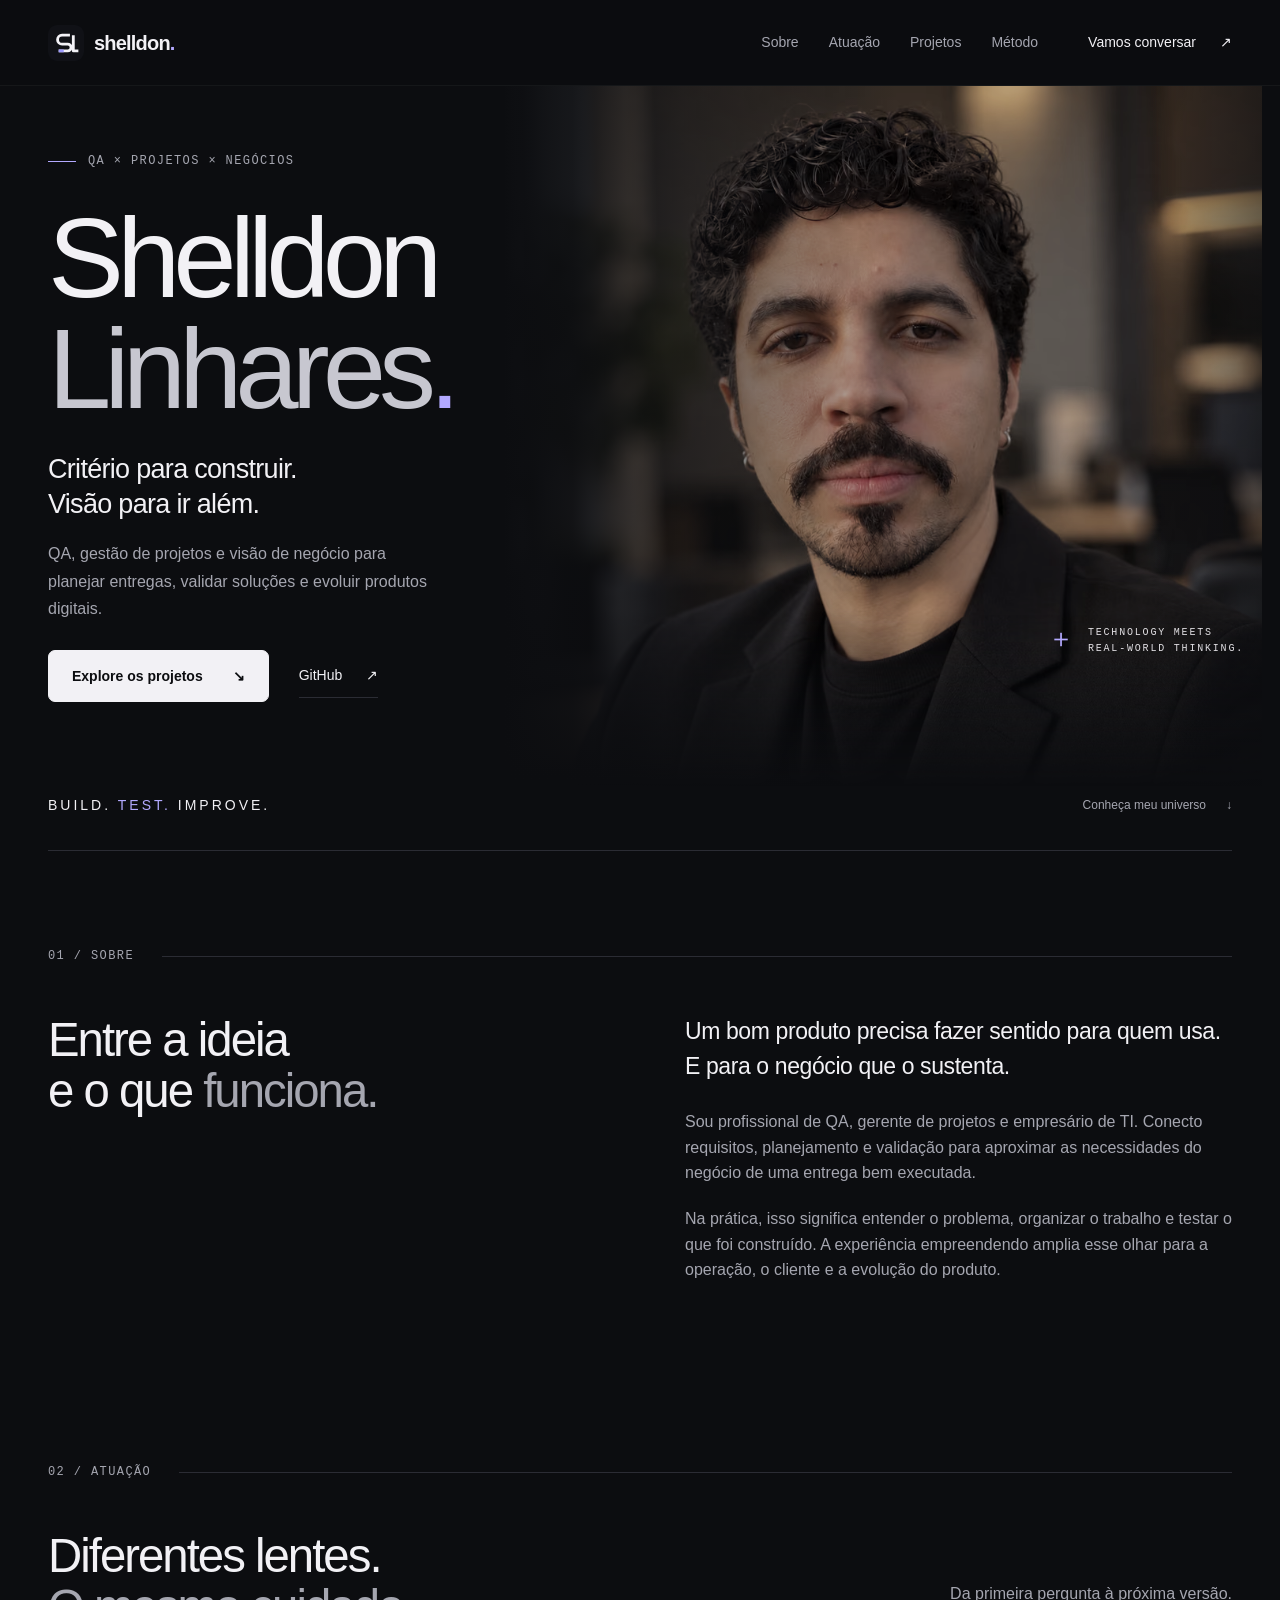
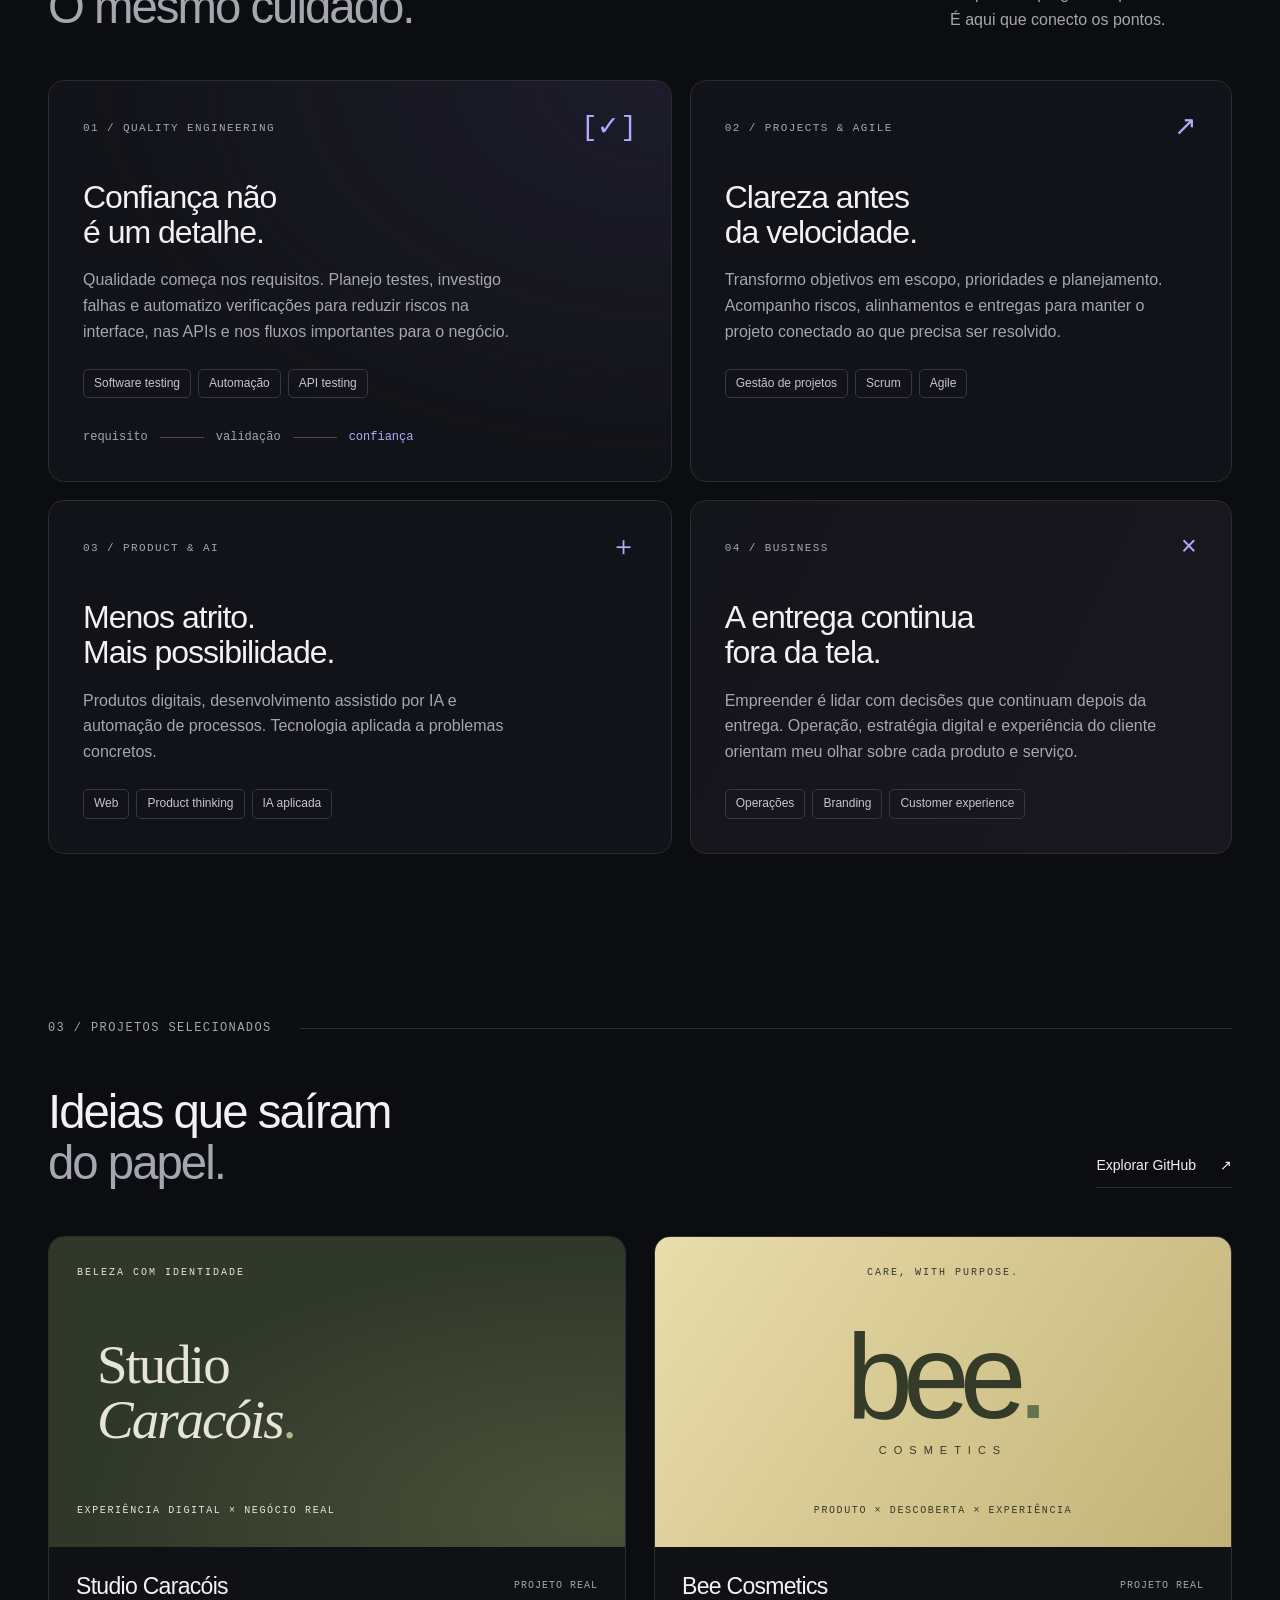
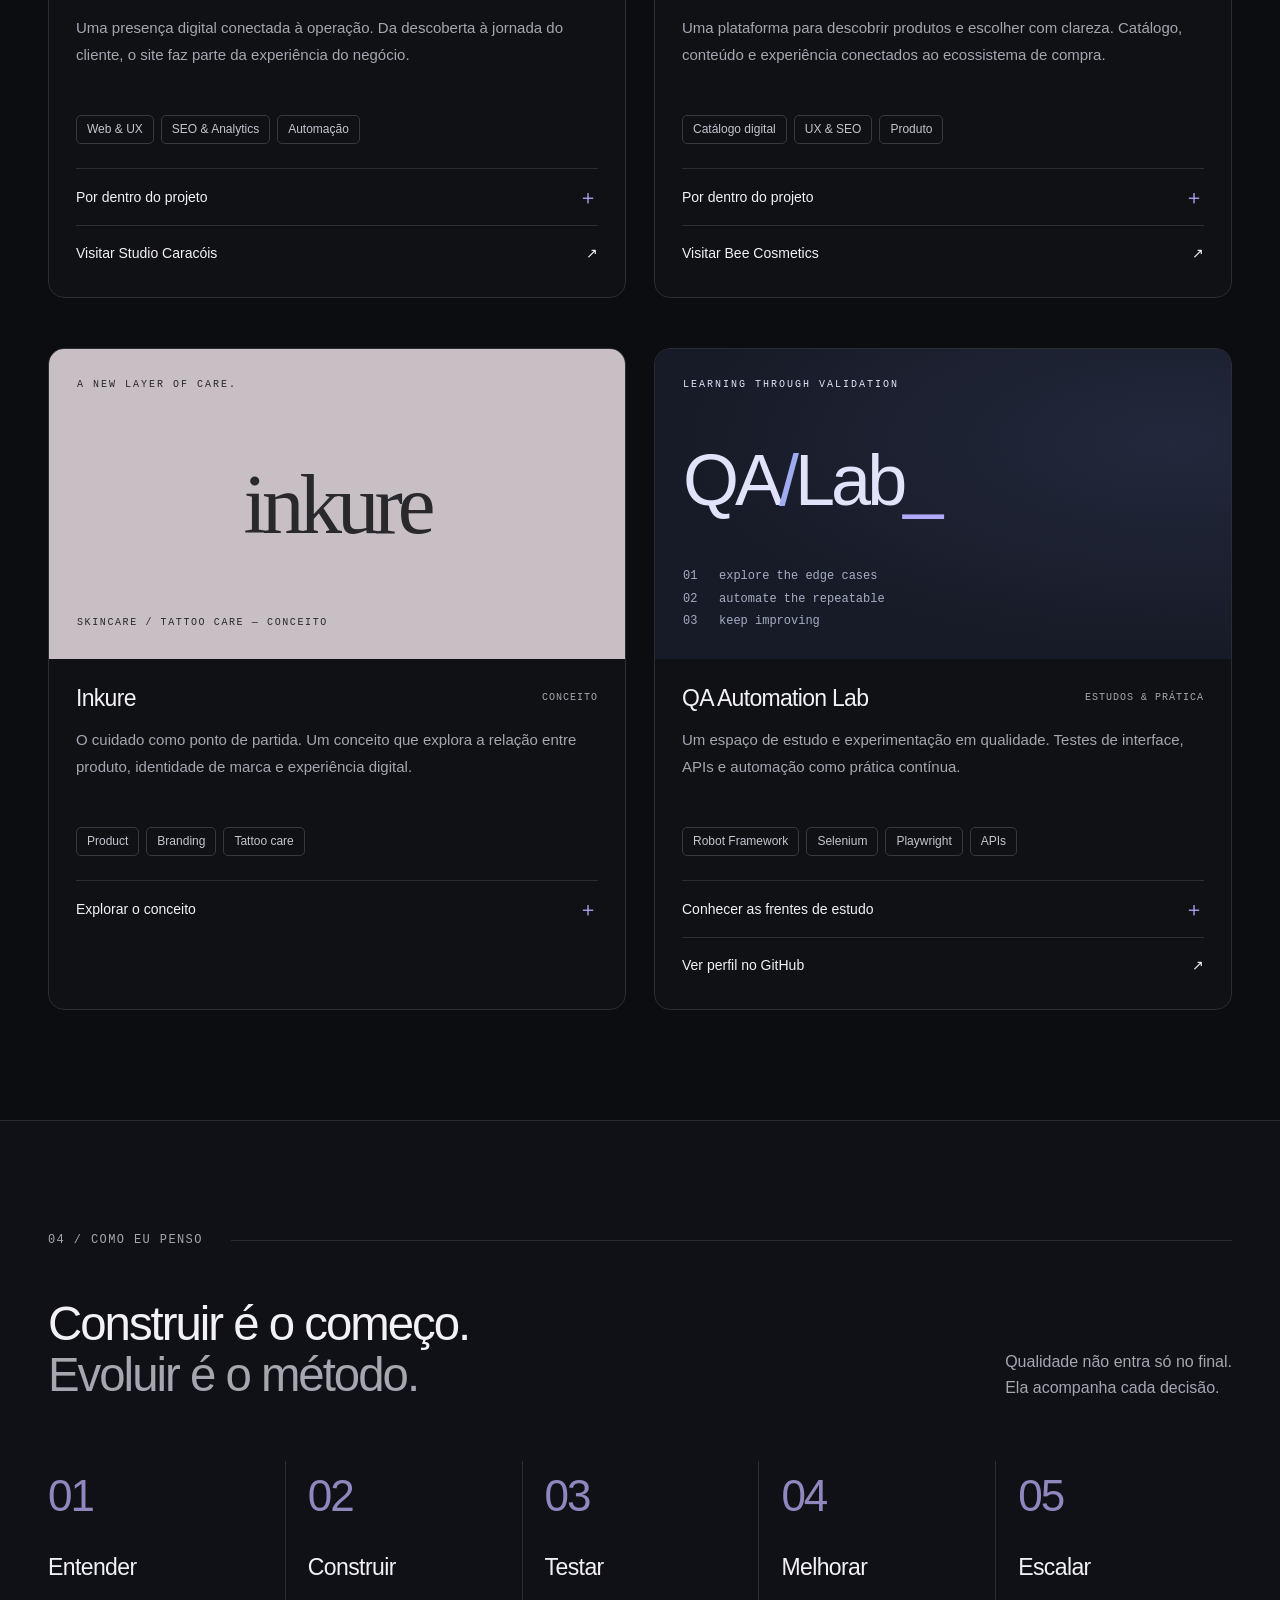
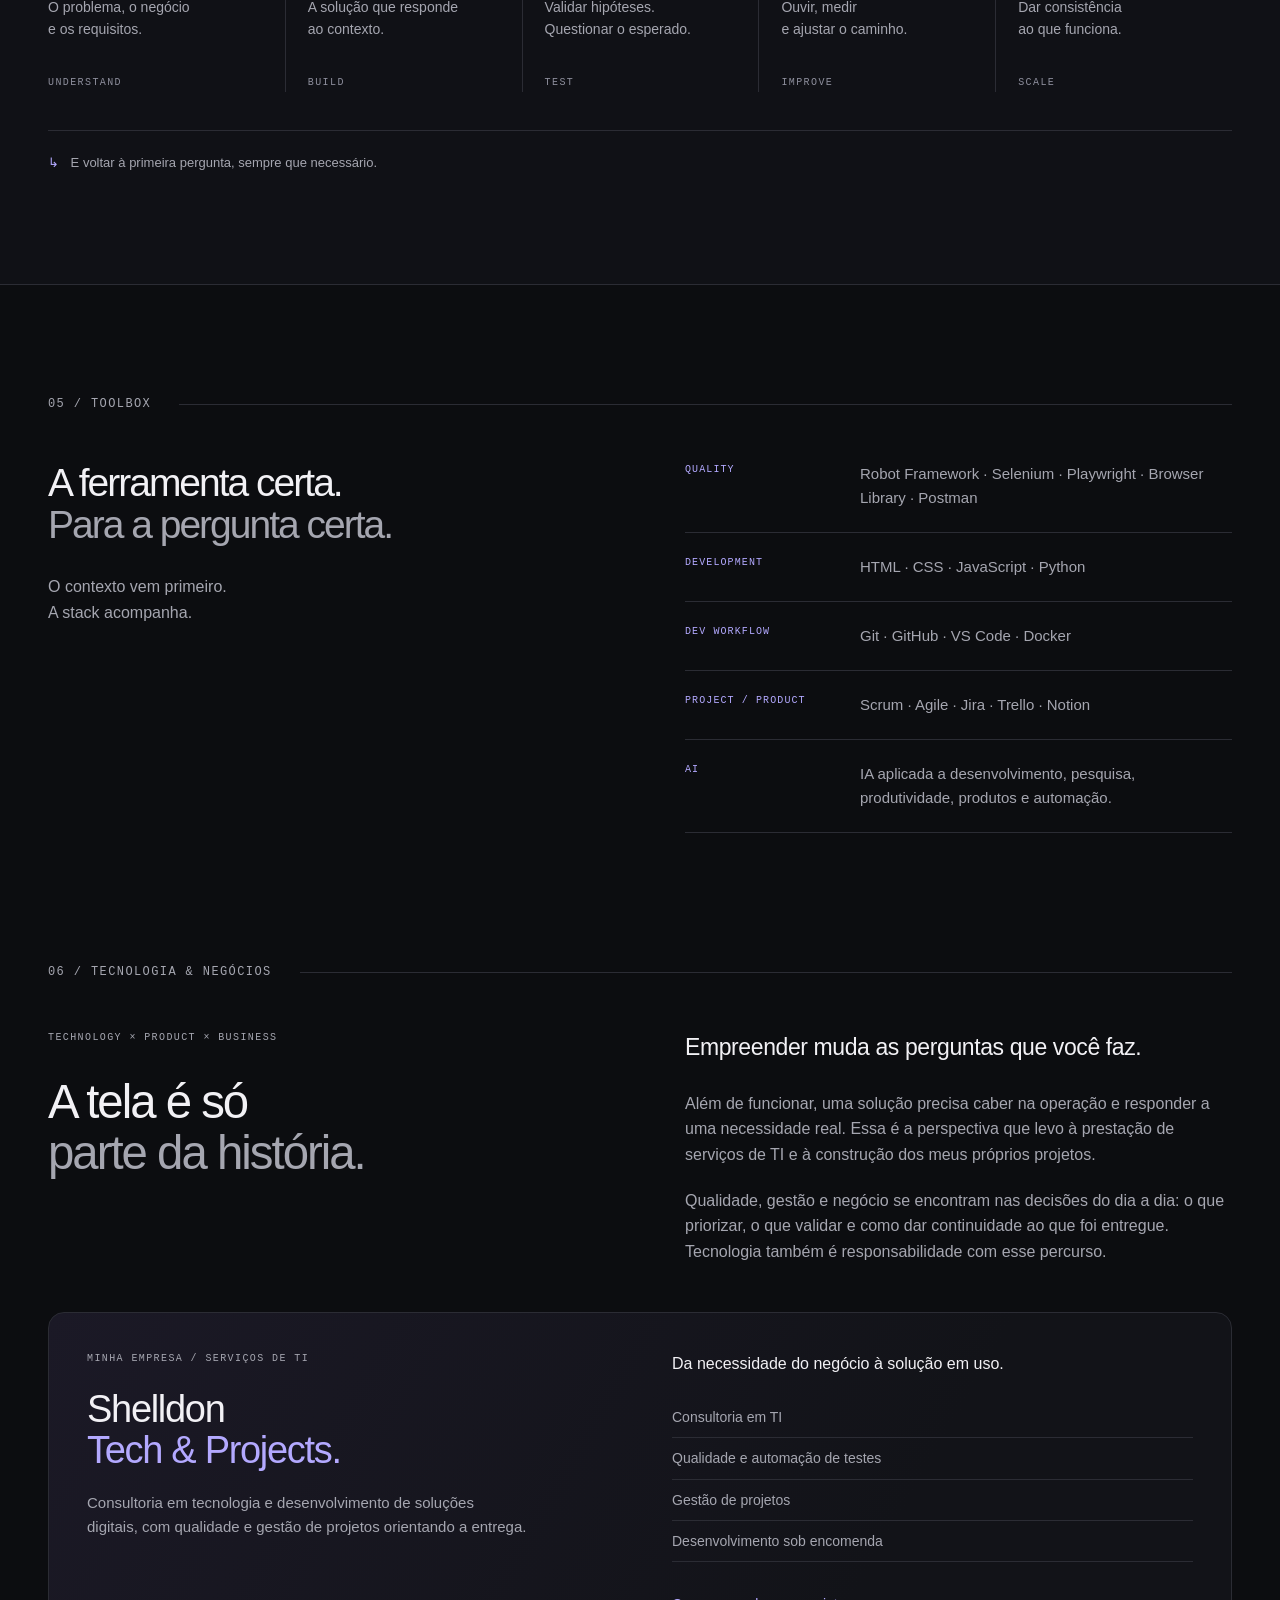
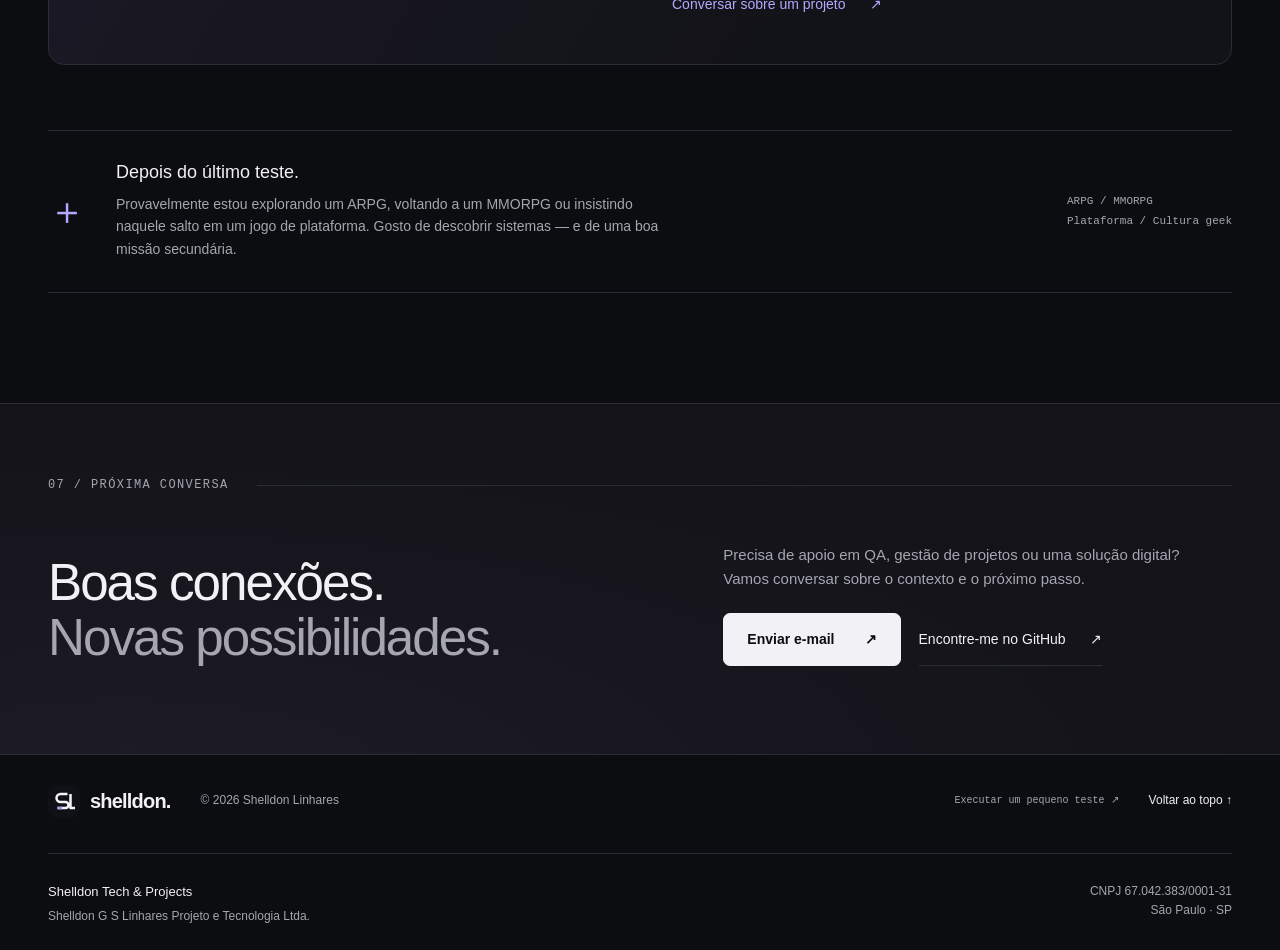
==== index.html @ 0b88fd88 "Add files via upload" ====
<!doctype html>
<html lang="pt-BR">
  <head>
    <meta charset="utf-8" />
    <meta name="viewport" content="width=device-width, initial-scale=1" />
    <meta name="theme-color" content="#0c0d10" />
    <title>Shelldon Linhares — QA, Gestão de Projetos e TI</title>
    <meta
      name="description"
      content="Shelldon Linhares: profissional de QA, gerente de projetos e empresário de TI. Qualidade, automação e soluções digitais com visão de produto e negócio."
    />
    <link rel="canonical" href="https://www.shelldon.com.br/" />
    <meta property="og:type" content="website" />
    <meta property="og:locale" content="pt_BR" />
    <meta property="og:site_name" content="Shelldon Linhares" />
    <meta
      property="og:title"
      content="Shelldon Linhares — Build. Test. Improve."
    />
    <meta
      property="og:description"
      content="QA, gestão de projetos e serviços de TI. Conheça minha atuação, meus projetos e a Shelldon Tech & Projects."
    />
    <meta property="og:url" content="https://www.shelldon.com.br/" />
    <meta
      property="og:image"
      content="https://www.shelldon.com.br/assets/images/og.jpg"
    />
    <meta property="og:image:width" content="1200" />
    <meta property="og:image:height" content="630" />
    <meta
      property="og:image:alt"
      content="Shelldon Linhares. Build. Test. Improve. Qualidade, tecnologia e produto."
    />
    <meta name="twitter:card" content="summary_large_image" />
    <meta
      name="twitter:title"
      content="Shelldon Linhares — Build. Test. Improve."
    />
    <meta
      name="twitter:description"
      content="QA, gestão de projetos e serviços de TI. Conheça minha atuação, meus projetos e a Shelldon Tech & Projects."
    />
    <meta
      name="twitter:image"
      content="https://www.shelldon.com.br/assets/images/og.jpg"
    />
    <meta
      name="twitter:image:alt"
      content="Shelldon Linhares. Build. Test. Improve."
    />
    <link rel="icon" type="image/svg+xml" href="/assets/icons/monogram.svg" />
    <link
      rel="icon"
      type="image/png"
      sizes="32x32"
      href="/assets/icons/favicon-32.png"
    />
    <link rel="apple-touch-icon" href="/assets/icons/apple-touch-icon.png" />
    <link rel="manifest" href="/site.webmanifest" />
    <script>
      document.documentElement.classList.add("js");
    </script>
    <link rel="stylesheet" href="/assets/css/styles.css" />
    <script src="/assets/js/config.js" defer></script>
    <script src="/assets/js/main.js" defer></script>
    <script type="application/ld+json">
      {
        "@context": "https://schema.org",
        "@graph": [
          {
            "@type": "Person",
            "@id": "https://www.shelldon.com.br/#person",
            "name": "Shelldon Linhares",
            "url": "https://www.shelldon.com.br/",
            "image": "https://www.shelldon.com.br/assets/images/portrait-960.jpg",
            "description": "Profissional de QA, gerente de projetos e empresário de TI.",
            "sameAs": ["https://github.com/shelldon-x"],
            "knowsAbout": [
              "Quality Engineering",
              "Test Automation",
              "Project Management",
              "Digital Products",
              "Entrepreneurship"
            ],
            "jobTitle": [
              "Profissional de QA",
              "Gerente de Projetos",
              "Empresário de TI"
            ],
            "worksFor": {
              "@id": "https://www.shelldon.com.br/#organization"
            }
          },
          {
            "@type": "WebSite",
            "@id": "https://www.shelldon.com.br/#website",
            "url": "https://www.shelldon.com.br/",
            "name": "Shelldon Linhares",
            "inLanguage": "pt-BR",
            "author": {
              "@id": "https://www.shelldon.com.br/#person"
            }
          },
          {
            "@type": "Organization",
            "@id": "https://www.shelldon.com.br/#organization",
            "name": "Shelldon Tech & Projects",
            "legalName": "SHELLDON G S LINHARES PROJETO E TECNOLOGIA LTDA",
            "url": "https://www.shelldon.com.br/#empresa",
            "taxID": "67.042.383/0001-31",
            "email": "contato@shelldon.com.br",
            "description": "Serviços de consultoria em tecnologia da informação e desenvolvimento de soluções digitais.",
            "address": {
              "@type": "PostalAddress",
              "addressLocality": "São Paulo",
              "addressRegion": "SP",
              "addressCountry": "BR"
            }
          }
        ]
      }
    </script>
  </head>
  <body>
    <a class="skip-link" href="#main">Pular para o conteúdo</a>
    <header class="header">
      <div class="container header-inner">
        <a class="brand" href="#inicio" aria-label="Shelldon Linhares — início"
          ><img
            src="/assets/icons/monogram.svg"
            alt=""
            width="36"
            height="36"
          /><span>shelldon<span class="brand-dot">.</span></span></a
        >
        <button
          class="menu-toggle"
          aria-controls="navigation"
          aria-expanded="false"
          hidden
        >
          Menu <span aria-hidden="true">＋</span>
        </button>
        <nav id="navigation" aria-label="Navegação principal">
          <a href="#sobre">Sobre</a><a href="#atuacao">Atuação</a
          ><a href="#projetos">Projetos</a><a href="#metodo">Método</a
          ><a class="nav-contact" href="#contato"
            >Vamos conversar <span aria-hidden="true">↗</span></a
          >
        </nav>
      </div>
    </header>
    <main id="main" tabindex="-1">
      <section class="hero container" id="inicio" aria-labelledby="hero-title">
        <div class="hero-content">
          <p class="eyebrow">
            <span class="small-line"></span> QA × PROJETOS × NEGÓCIOS
          </p>
          <h1 id="hero-title">
            Shelldon<br /><span>Linhares<span class="accent">.</span></span>
          </h1>
          <p class="hero-lead">
            Critério para construir.<br />Visão para ir além.
          </p>
          <p class="hero-description">
            QA, gestão de projetos e visão de negócio para planejar entregas,
            validar soluções e evoluir produtos digitais.
          </p>
          <div class="hero-actions">
            <a class="button primary" href="#projetos"
              >Explore os projetos <span aria-hidden="true">↘</span></a
            ><a
              class="text-link"
              href="https://github.com/shelldon-x"
              target="_blank"
              rel="noopener noreferrer"
              >GitHub <span aria-hidden="true">↗</span></a
            >
          </div>
        </div>
        <div class="hero-portrait">
          <picture
            ><source
              type="image/avif"
              srcset="
                /assets/images/portrait-480.avif 480w,
                /assets/images/portrait-960.avif 960w
              "
              sizes="(max-width: 700px) 100vw, 55vw" />
            <source
              type="image/webp"
              srcset="
                /assets/images/portrait-480.webp 480w,
                /assets/images/portrait-960.webp 960w
              "
              sizes="(max-width: 700px) 100vw, 55vw" />
            <img
              src="/assets/images/portrait-960.jpg"
              alt="Retrato de Shelldon Linhares, com cabelo cacheado e blazer preto."
              width="1254"
              height="1254"
              fetchpriority="high"
          /></picture>
          <div class="portrait-caption">
            <span class="caption-cross" aria-hidden="true">＋</span
            ><span>TECHNOLOGY MEETS<br />REAL-WORLD THINKING.</span>
          </div>
        </div>
        <div class="hero-bottom">
          <p>BUILD. <span>TEST.</span> IMPROVE.</p>
          <a href="#sobre"
            >Conheça meu universo <span aria-hidden="true">↓</span></a
          >
        </div>
      </section>
      <section
        class="section container about"
        id="sobre"
        aria-labelledby="about-title"
      >
        <div class="section-label">
          <span>01 / SOBRE</span><span class="section-rule"></span>
        </div>
        <div class="about-grid">
          <h2 id="about-title">
            Entre a ideia<br />e o que <em>funciona.</em>
          </h2>
          <div>
            <p class="large-copy">
              Um bom produto precisa fazer sentido para quem usa. E para o
              negócio que o sustenta.
            </p>
            <p>
              Sou profissional de QA, gerente de projetos e empresário de TI.
              Conecto requisitos, planejamento e validação para aproximar as
              necessidades do negócio de uma entrega bem executada.
            </p>
            <p>
              Na prática, isso significa entender o problema, organizar o
              trabalho e testar o que foi construído. A experiência empreendendo
              amplia esse olhar para a operação, o cliente e a evolução do
              produto.
            </p>
          </div>
        </div>
      </section>
      <section
        class="section container"
        id="atuacao"
        aria-labelledby="expertise-title"
      >
        <div class="section-label">
          <span>02 / ATUAÇÃO</span><span class="section-rule"></span>
        </div>
        <div class="section-heading">
          <h2 id="expertise-title">
            Diferentes lentes.<br /><em>O mesmo cuidado.</em>
          </h2>
          <p>
            Da primeira pergunta à próxima versão.<br />É aqui que conecto os
            pontos.
          </p>
        </div>
        <div class="expertise-grid">
          <article class="expertise quality">
            <div class="card-top">
              <span class="mono">01 / QUALITY ENGINEERING</span
              ><span class="card-symbol" aria-hidden="true">[✓]</span>
            </div>
            <h3>Confiança não<br />é um detalhe.</h3>
            <p>
              Qualidade começa nos requisitos. Planejo testes, investigo falhas
              e automatizo verificações para reduzir riscos na interface, nas
              APIs e nos fluxos importantes para o negócio.
            </p>
            <div class="tags">
              <span>Software testing</span><span>Automação</span
              ><span>API testing</span>
            </div>
            <div class="quality-trace" aria-hidden="true">
              <span>requisito</span><i></i><span>validação</span><i></i
              ><span class="accent">confiança</span>
            </div>
          </article>
          <article class="expertise">
            <div class="card-top">
              <span class="mono">02 / PROJECTS & AGILE</span
              ><span class="card-symbol" aria-hidden="true">↗</span>
            </div>
            <h3>Clareza antes<br />da velocidade.</h3>
            <p>
              Transformo objetivos em escopo, prioridades e planejamento.
              Acompanho riscos, alinhamentos e entregas para manter o projeto
              conectado ao que precisa ser resolvido.
            </p>
            <div class="tags">
              <span>Gestão de projetos</span><span>Scrum</span
              ><span>Agile</span>
            </div>
          </article>
          <article class="expertise">
            <div class="card-top">
              <span class="mono">03 / PRODUCT & AI</span
              ><span class="card-symbol" aria-hidden="true">＋</span>
            </div>
            <h3>Menos atrito.<br />Mais possibilidade.</h3>
            <p>
              Produtos digitais, desenvolvimento assistido por IA e automação de
              processos. Tecnologia aplicada a problemas concretos.
            </p>
            <div class="tags">
              <span>Web</span><span>Product thinking</span
              ><span>IA aplicada</span>
            </div>
          </article>
          <article class="expertise business-card">
            <div class="card-top">
              <span class="mono">04 / BUSINESS</span
              ><span class="card-symbol" aria-hidden="true">×</span>
            </div>
            <h3>A entrega continua<br />fora da tela.</h3>
            <p>
              Empreender é lidar com decisões que continuam depois da entrega.
              Operação, estratégia digital e experiência do cliente orientam meu
              olhar sobre cada produto e serviço.
            </p>
            <div class="tags">
              <span>Operações</span><span>Branding</span
              ><span>Customer experience</span>
            </div>
          </article>
        </div>
      </section>
      <section
        class="section container projects"
        id="projetos"
        aria-labelledby="projects-title"
      >
        <div class="section-label">
          <span>03 / PROJETOS SELECIONADOS</span
          ><span class="section-rule"></span>
        </div>
        <div class="section-heading">
          <h2 id="projects-title">Ideias que saíram<br /><em>do papel.</em></h2>
          <a
            class="text-link"
            href="https://github.com/shelldon-x"
            target="_blank"
            rel="noopener noreferrer"
            >Explorar GitHub <span aria-hidden="true">↗</span></a
          >
        </div>
        <div class="project-grid">
          <!-- PROJECT: copie um article inteiro para adicionar outro projeto. Conteúdo estático mantém SEO e funciona sem JavaScript. -->
          <article class="project" id="studio-caracois">
            <div class="project-art caracois-art">
              <div class="project-cover">
                <span class="mono">BELEZA COM IDENTIDADE</span
                ><strong
                  >Studio<br /><i>Caracóis</i
                  ><span class="cover-dot">.</span></strong
                ><span class="cover-bottom"
                  >EXPERIÊNCIA DIGITAL × NEGÓCIO REAL</span
                >
              </div>
            </div>
            <div class="project-body">
              <div class="project-title">
                <h3>Studio Caracóis</h3>
                <span class="project-state">PROJETO REAL</span>
              </div>
              <p>
                Uma presença digital conectada à operação. Da descoberta à
                jornada do cliente, o site faz parte da experiência do negócio.
              </p>
              <div class="tags">
                <span>Web & UX</span><span>SEO & Analytics</span
                ><span>Automação</span>
              </div>
              <details>
                <summary>
                  Por dentro do projeto <span aria-hidden="true">＋</span>
                </summary>
                <div class="case-detail">
                  <p>
                    <strong>Contexto.</strong> Produto digital ligado a uma
                    operação real, reunindo presença de marca e jornada do
                    cliente.
                  </p>
                  <p>
                    <strong>Frentes do case.</strong> Experiência web,
                    descoberta orgânica, leitura de métricas e oportunidades de
                    automação na relação entre o digital e o negócio.
                  </p>
                </div>
              </details>
              <a
                class="project-link"
                href="https://www.caracois.com.br"
                target="_blank"
                rel="noopener noreferrer"
                >Visitar Studio Caracóis <span aria-hidden="true">↗</span></a
              >
            </div>
          </article>
          <article class="project" id="bee-cosmetics">
            <div class="project-art bee-art">
              <div class="project-cover">
                <span class="mono">CARE, WITH PURPOSE.</span
                ><strong
                  >bee<span class="bee-period">.</span
                  ><small>COSMETICS</small></strong
                ><span class="cover-bottom"
                  >PRODUTO × DESCOBERTA × EXPERIÊNCIA</span
                >
              </div>
            </div>
            <div class="project-body">
              <div class="project-title">
                <h3>Bee Cosmetics</h3>
                <span class="project-state">PROJETO REAL</span>
              </div>
              <p>
                Uma plataforma para descobrir produtos e escolher com clareza.
                Catálogo, conteúdo e experiência conectados ao ecossistema de
                compra.
              </p>
              <div class="tags">
                <span>Catálogo digital</span><span>UX & SEO</span
                ><span>Produto</span>
              </div>
              <details>
                <summary>
                  Por dentro do projeto <span aria-hidden="true">＋</span>
                </summary>
                <div class="case-detail">
                  <p>
                    <strong>Contexto.</strong> Uma vitrine digital para produtos
                    de cuidado capilar, com navegação por necessidades e
                    orientação de uso.
                  </p>
                  <p>
                    <strong>Frentes do case.</strong> Organização do catálogo,
                    experiência de descoberta e conexão com canais externos de
                    compra.
                  </p>
                </div>
              </details>
              <a
                class="project-link"
                href="https://beecosmetics.store"
                target="_blank"
                rel="noopener noreferrer"
                >Visitar Bee Cosmetics <span aria-hidden="true">↗</span></a
              >
            </div>
          </article>
          <article class="project" id="inkure">
            <div class="project-art inkure-art">
              <div class="project-cover">
                <span class="mono">A NEW LAYER OF CARE.</span
                ><strong>inkure</strong
                ><span class="cover-bottom"
                  >SKINCARE / TATTOO CARE — CONCEITO</span
                >
              </div>
            </div>
            <div class="project-body">
              <div class="project-title">
                <h3>Inkure</h3>
                <span class="project-state">CONCEITO</span>
              </div>
              <p>
                O cuidado como ponto de partida. Um conceito que explora a
                relação entre produto, identidade de marca e experiência
                digital.
              </p>
              <div class="tags">
                <span>Product</span><span>Branding</span
                ><span>Tattoo care</span>
              </div>
              <details>
                <summary>
                  Explorar o conceito <span aria-hidden="true">＋</span>
                </summary>
                <div class="case-detail">
                  <p>
                    <strong>Território.</strong> Skincare e tattoo care como
                    ponto de encontro entre cuidado, expressão e identidade.
                  </p>
                  <p>
                    <strong>Exploração.</strong> Posicionamento, linguagem de
                    marca e experiência digital de produto. Um conceito em
                    exploração, do posicionamento à experiência de uso.
                  </p>
                </div>
              </details>
            </div>
          </article>
          <article class="project" id="qa-lab">
            <div class="project-art qa-art">
              <div class="project-cover">
                <span class="mono">LEARNING THROUGH VALIDATION</span
                ><strong
                  >QA<span class="qa-slash">/</span>Lab<span class="lab-cursor"
                    >_</span
                  ></strong
                >
                <div class="lab-lines" aria-hidden="true">
                  <span>01 &nbsp; explore the edge cases</span
                  ><span>02 &nbsp; automate the repeatable</span
                  ><span>03 &nbsp; keep improving</span>
                </div>
              </div>
            </div>
            <div class="project-body">
              <div class="project-title">
                <h3>QA Automation Lab</h3>
                <span class="project-state">ESTUDOS & PRÁTICA</span>
              </div>
              <p>
                Um espaço de estudo e experimentação em qualidade. Testes de
                interface, APIs e automação como prática contínua.
              </p>
              <div class="tags">
                <span>Robot Framework</span><span>Selenium</span
                ><span>Playwright</span><span>APIs</span>
              </div>
              <details>
                <summary>
                  Conhecer as frentes de estudo
                  <span aria-hidden="true">＋</span>
                </summary>
                <div class="case-detail">
                  <p>
                    <strong>Foco.</strong> Explorar cenários de teste, validar
                    comportamentos e automatizar verificações repetíveis.
                  </p>
                  <p>
                    <strong>Prática.</strong> Robot Framework, Selenium,
                    Playwright e testes de API. Consulte o perfil no GitHub para
                    os repositórios públicos disponíveis.
                  </p>
                </div>
              </details>
              <a
                class="project-link"
                href="https://github.com/shelldon-x"
                target="_blank"
                rel="noopener noreferrer"
                >Ver perfil no GitHub <span aria-hidden="true">↗</span></a
              >
            </div>
          </article>
        </div>
      </section>
      <section
        class="section method-section"
        id="metodo"
        aria-labelledby="method-title"
      >
        <div class="container">
          <div class="section-label">
            <span>04 / COMO EU PENSO</span><span class="section-rule"></span>
          </div>
          <div class="section-heading">
            <h2 id="method-title">
              Construir é o começo.<br /><em>Evoluir é o método.</em>
            </h2>
            <p>
              Qualidade não entra só no final.<br />Ela acompanha cada decisão.
            </p>
          </div>
          <ol class="method">
            <li>
              <span class="step-number">01</span>
              <h3>Entender</h3>
              <p>O problema, o negócio<br />e os requisitos.</p>
              <span class="mono">UNDERSTAND</span>
            </li>
            <li>
              <span class="step-number">02</span>
              <h3>Construir</h3>
              <p>A solução que responde<br />ao contexto.</p>
              <span class="mono">BUILD</span>
            </li>
            <li>
              <span class="step-number">03</span>
              <h3>Testar</h3>
              <p>Validar hipóteses.<br />Questionar o esperado.</p>
              <span class="mono">TEST</span>
            </li>
            <li>
              <span class="step-number">04</span>
              <h3>Melhorar</h3>
              <p>Ouvir, medir<br />e ajustar o caminho.</p>
              <span class="mono">IMPROVE</span>
            </li>
            <li>
              <span class="step-number">05</span>
              <h3>Escalar</h3>
              <p>Dar consistência<br />ao que funciona.</p>
              <span class="mono">SCALE</span>
            </li>
          </ol>
          <p class="method-note">
            <span aria-hidden="true">↳</span> E voltar à primeira pergunta,
            sempre que necessário.
          </p>
        </div>
      </section>
      <section
        class="section container toolbox"
        aria-labelledby="toolbox-title"
      >
        <div class="section-label">
          <span>05 / TOOLBOX</span><span class="section-rule"></span>
        </div>
        <div class="toolbox-grid">
          <div>
            <h2 id="toolbox-title">
              A ferramenta certa.<br /><em>Para a pergunta certa.</em>
            </h2>
            <p>O contexto vem primeiro.<br />A stack acompanha.</p>
          </div>
          <dl class="tool-list">
            <div>
              <dt>QUALITY</dt>
              <dd>
                Robot Framework · Selenium · Playwright · Browser Library ·
                Postman
              </dd>
            </div>
            <div>
              <dt>DEVELOPMENT</dt>
              <dd>HTML · CSS · JavaScript · Python</dd>
            </div>
            <div>
              <dt>DEV WORKFLOW</dt>
              <dd>Git · GitHub · VS Code · Docker</dd>
            </div>
            <div>
              <dt>PROJECT / PRODUCT</dt>
              <dd>Scrum · Agile · Jira · Trello · Notion</dd>
            </div>
            <div>
              <dt>AI</dt>
              <dd>
                IA aplicada a desenvolvimento, pesquisa, produtividade, produtos
                e automação.
              </dd>
            </div>
          </dl>
        </div>
      </section>
      <section
        class="section container founder"
        id="empresa"
        aria-labelledby="founder-title"
      >
        <div class="section-label">
          <span>06 / TECNOLOGIA & NEGÓCIOS</span
          ><span class="section-rule"></span>
        </div>
        <div class="founder-grid">
          <div>
            <p class="eyebrow">TECHNOLOGY × PRODUCT × BUSINESS</p>
            <h2 id="founder-title">
              A tela é só<br /><em>parte da história.</em>
            </h2>
          </div>
          <div>
            <p class="large-copy">Empreender muda as perguntas que você faz.</p>
            <p>
              Além de funcionar, uma solução precisa caber na operação e
              responder a uma necessidade real. Essa é a perspectiva que levo à
              prestação de serviços de TI e à construção dos meus próprios
              projetos.
            </p>
            <p>
              Qualidade, gestão e negócio se encontram nas decisões do dia a
              dia: o que priorizar, o que validar e como dar continuidade ao que
              foi entregue. Tecnologia também é responsabilidade com esse
              percurso.
            </p>
          </div>
        </div>
        <article class="company-panel" aria-labelledby="company-title">
          <div class="company-intro">
            <p class="eyebrow">MINHA EMPRESA / SERVIÇOS DE TI</p>
            <h3 id="company-title">
              Shelldon<br /><span>Tech & Projects.</span>
            </h3>
            <p>
              Consultoria em tecnologia e desenvolvimento de soluções digitais,
              com qualidade e gestão de projetos orientando a entrega.
            </p>
          </div>
          <div class="company-services">
            <p class="company-note">
              Da necessidade do negócio à solução em uso.
            </p>
            <ul>
              <li>Consultoria em TI</li>
              <li>Qualidade e automação de testes</li>
              <li>Gestão de projetos</li>
              <li>Desenvolvimento sob encomenda</li>
            </ul>
            <a class="text-link" data-profile="EMAIL" hidden
              >Conversar sobre um projeto <span aria-hidden="true">↗</span></a
            >
          </div>
        </article>
        <aside class="human">
          <span class="human-symbol" aria-hidden="true">＋</span>
          <div>
            <h3>Depois do último teste.</h3>
            <p>
              Provavelmente estou explorando um ARPG, voltando a um MMORPG ou
              insistindo naquele salto em um jogo de plataforma. Gosto de
              descobrir sistemas — e de uma boa missão secundária.
            </p>
          </div>
          <span class="human-tags"
            >ARPG / MMORPG<br />Plataforma / Cultura geek</span
          >
        </aside>
      </section>
      <section
        class="contact-section"
        id="contato"
        aria-labelledby="contact-title"
      >
        <div class="container">
          <div class="section-label">
            <span>07 / PRÓXIMA CONVERSA</span><span class="section-rule"></span>
          </div>
          <div class="contact-grid">
            <h2 id="contact-title">
              Boas conexões.<br /><em>Novas possibilidades.</em>
            </h2>
            <div>
              <p>
                Precisa de apoio em QA, gestão de projetos ou uma solução
                digital?<br />
                Vamos conversar sobre o contexto e o próximo passo.
              </p>
              <div class="contact-links">
                <a class="button primary" data-profile="LINKEDIN_URL" hidden
                  >Conversar no LinkedIn <span aria-hidden="true">↗</span></a
                ><a class="button primary" data-profile="EMAIL" hidden
                  >Enviar e-mail <span aria-hidden="true">↗</span></a
                ><a class="text-link" data-profile="WHATSAPP_URL" hidden
                  >WhatsApp <span aria-hidden="true">↗</span></a
                ><a
                  class="text-link"
                  href="https://github.com/shelldon-x"
                  target="_blank"
                  rel="noopener noreferrer"
                  >Encontre-me no GitHub <span aria-hidden="true">↗</span></a
                >
              </div>
            </div>
          </div>
        </div>
      </section>
    </main>
    <footer class="container footer">
      <a
        class="brand"
        href="#inicio"
        aria-label="Shelldon Linhares — voltar ao início"
        ><img
          src="/assets/icons/monogram.svg"
          alt=""
          width="32"
          height="32"
        /><span>shelldon.</span></a
      >
      <p>© <span id="year">2026</span> Shelldon Linhares</p>
      <button
        class="easter-egg"
        id="quality-check"
        hidden
        aria-describedby="quality-result"
      >
        Executar um pequeno teste <span aria-hidden="true">↗</span></button
      ><span id="quality-result" class="sr-only" role="status"></span
      ><a class="back-top" href="#inicio">Voltar ao topo ↑</a>
      <div class="company-legal">
        <div>
          <strong>Shelldon Tech & Projects</strong>
          <p>Shelldon G S Linhares Projeto e Tecnologia Ltda.</p>
        </div>
        <p>CNPJ <span>67.042.383/0001-31</span><br />São Paulo · SP</p>
      </div>
    </footer>
    <div
      class="analytics-consent"
      id="analytics-consent"
      hidden
      role="region"
      aria-label="Preferência de analytics"
    >
      <p>
        Posso usar analytics para entender a navegação e melhorar este site?
      </p>
      <button id="accept-analytics" class="button primary">Permitir</button
      ><button id="decline-analytics" class="button">Recusar</button>
    </div>
    <button id="analytics-settings" class="privacy-settings" hidden>
      Preferências de analytics
    </button>
  </body>
</html>
---- assets/css/styles.css ----
/* Shelldon Linhares — editorial dark / design tokens */
:root {
  color-scheme: dark;
  --bg: #0c0d10;
  --surface: #121318;
  --surface-raised: #18191f;
  --text: #f2f1f5;
  --muted: #a5a6b0;
  --line: #2b2c34;
  --accent: #b3a9ff;
  --blue: #b7caff;
  --max: 1240px;
  --radius: 16px;
  --header: 86px;
}
* {
  box-sizing: border-box;
}
html {
  scroll-behavior: smooth;
  scroll-padding-top: calc(var(--header) + 24px);
}
body {
  margin: 0;
  background: var(--bg);
  color: var(--text);
  font-family: Arial, Helvetica, sans-serif;
  font-size: 16px;
  line-height: 1.6;
  -webkit-font-smoothing: antialiased;
}
button,
a {
  -webkit-tap-highlight-color: transparent;
}
a {
  color: inherit;
  text-decoration: none;
}
button {
  font: inherit;
  color: inherit;
  cursor: pointer;
}
button:disabled {
  cursor: default;
}
img {
  max-width: 100%;
  display: block;
}
h1,
h2,
h3,
p {
  margin: 0;
}
h1,
h2,
h3 {
  font-weight: 500;
  line-height: 1.08;
}
p + p {
  margin-top: 20px;
}
button,
a,
summary {
  touch-action: manipulation;
}
a:focus-visible,
button:focus-visible,
summary:focus-visible {
  outline: 2px solid var(--accent);
  outline-offset: 6px;
  border-radius: 4px;
}
::selection {
  background: #aba0f5;
  color: #0c0d10;
}
[hidden] {
  display: none !important;
}
.container {
  width: min(var(--max), calc(100% - 96px));
  margin-inline: auto;
}
.section {
  padding-block: 110px;
}
.accent {
  color: var(--accent);
}
.mono,
.eyebrow,
.section-label,
.cover-bottom {
  font-family: Consolas, "Courier New", monospace;
  font-size: 12px;
  font-weight: 400;
  letter-spacing: 1.4px;
}
.eyebrow {
  color: var(--muted);
  display: flex;
  align-items: center;
  gap: 12px;
}
.small-line {
  display: inline-block;
  background: var(--accent);
  width: 28px;
  height: 1px;
  flex: none;
}
.section-label {
  display: flex;
  align-items: center;
  gap: 28px;
  color: var(--muted);
  margin-bottom: 48px;
}
.section-rule {
  height: 1px;
  background: var(--line);
  flex: 1;
}
.section-heading {
  display: flex;
  align-items: end;
  justify-content: space-between;
  gap: 40px;
  margin-bottom: 48px;
}
.section-heading > p {
  color: var(--muted);
  font-size: 16px;
}
h2 {
  font-size: clamp(34px, 3.7vw, 52px);
  letter-spacing: -2px;
}
h2 em {
  font-style: normal;
  color: var(--muted);
}
.text-link {
  display: inline-flex;
  align-items: center;
  justify-content: space-between;
  gap: 24px;
  font-size: 14px;
  min-height: 44px;
  border-bottom: 1px solid var(--line);
  transition:
    border-color 0.2s,
    color 0.2s;
}
.text-link:hover {
  color: var(--accent);
  border-color: var(--accent);
}
.button {
  display: inline-flex;
  align-items: center;
  justify-content: center;
  gap: 30px;
  padding: 14px 23px;
  min-height: 50px;
  border-radius: 7px;
  background: transparent;
  border: 1px solid var(--line);
  font-size: 14px;
  font-weight: 600;
  transition:
    background 0.2s,
    transform 0.2s;
}
.button:hover {
  transform: translateY(-2px);
}
.primary {
  background: var(--text);
  color: var(--bg);
  border-color: var(--text);
}
.primary:hover {
  background: var(--blue);
  border-color: var(--blue);
}
.skip-link {
  position: fixed;
  top: -100px;
  left: 20px;
  z-index: 100;
  padding: 12px 20px;
  background: var(--text);
  color: var(--bg);
}
.skip-link:focus {
  top: 12px;
}
.sr-only {
  position: absolute;
  width: 1px;
  height: 1px;
  overflow: hidden;
  clip-path: inset(50%);
  white-space: nowrap;
}
/* Navigation */
.menu-toggle {
  display: none;
}
.easter-egg {
  max-width: 100%;
  overflow-wrap: anywhere;
  text-align: left;
}
.header {
  height: var(--header);
  position: sticky;
  top: 0;
  z-index: 20;
  background: #0c0d10e8;
  backdrop-filter: blur(18px);
  border-bottom: 1px solid #ffffff0b;
}
.header-inner {
  height: 100%;
  display: flex;
  align-items: center;
  justify-content: space-between;
  gap: 20px;
}
.brand {
  display: inline-flex;
  align-items: center;
  gap: 10px;
  font-size: 20px;
  font-weight: 600;
  letter-spacing: -0.8px;
  min-height: 44px;
}
.brand-dot {
  color: var(--accent);
}
nav {
  display: flex;
  align-items: center;
  gap: 30px;
}
nav a {
  font-size: 14px;
  color: var(--muted);
  padding-block: 10px;
}
nav a:hover {
  color: var(--text);
}
nav .nav-contact {
  color: var(--text);
  margin-left: 20px;
  display: flex;
  gap: 24px;
  align-items: center;
}
.menu-toggle {
  border: 1px solid var(--line);
  background: var(--surface);
  padding: 8px 13px;
  border-radius: 6px;
  min-height: 44px;
}
/* Hero: the portrait stays intact; masks only blend its edges. */
.hero {
  position: relative;
  min-height: 765px;
  padding-top: 66px;
  display: flex;
  flex-direction: column;
}
.hero-content {
  position: relative;
  z-index: 2;
  width: 60%;
  pointer-events: none;
}
.hero-content a {
  pointer-events: auto;
}
.hero h1 {
  font-size: clamp(76px, 8.9vw, 124px);
  line-height: 0.97;
  letter-spacing: -7px;
  margin: 32px 0 28px;
}
.hero h1 > span {
  color: #c7c7d0;
}
.hero-lead {
  font-size: 27px;
  line-height: 1.3;
  letter-spacing: -0.7px;
  margin-bottom: 18px;
}
.hero-description {
  color: var(--muted);
  max-width: 395px;
  line-height: 1.7;
  margin-top: 0;
}
.hero-actions {
  display: flex;
  align-items: center;
  gap: 30px;
  margin-top: 28px;
}
.hero-portrait {
  position: absolute;
  width: 64%;
  height: 700px;
  right: -30px;
  top: 0;
  pointer-events: none;
}
.hero-portrait picture {
  height: 100%;
  display: block;
  mask-image: linear-gradient(to bottom, #000 75%, transparent 100%);
}
.hero-portrait img {
  height: 100%;
  width: 100%;
  object-fit: cover;
  object-position: center top;
  filter: saturate(0.68) brightness(0.78);
}
.hero-portrait::after {
  content: "";
  position: absolute;
  inset: 0;
  background:
    linear-gradient(
      90deg,
      var(--bg) 0%,
      #0c0d10ed 9%,
      #0c0d1080 24%,
      transparent 52%
    ),
    linear-gradient(270deg, #0c0d1080, transparent 15%);
  pointer-events: none;
}
.portrait-caption {
  position: absolute;
  bottom: 124px;
  right: 18px;
  z-index: 1;
  display: flex;
  align-items: center;
  gap: 12px;
  font-family: Consolas, monospace;
  font-size: 10px;
  letter-spacing: 1.8px;
  line-height: 1.6;
  color: #e2e0e4;
}
.caption-cross {
  font-size: 26px;
  color: var(--accent);
}
.hero-bottom {
  position: relative;
  z-index: 3;
  display: flex;
  align-items: center;
  justify-content: space-between;
  padding: 24px 0 25px;
  margin-top: auto;
  border-bottom: 1px solid var(--line);
}
.hero-bottom p {
  font-size: 14px;
  letter-spacing: 3px;
}
.hero-bottom p span {
  color: var(--accent);
}
.hero-bottom a {
  font-size: 12px;
  color: var(--muted);
  display: flex;
  gap: 20px;
  padding: 10px 0;
}
/* Narrative */
.about {
  padding-top: 96px;
  padding-bottom: 70px;
}
.about-grid,
.founder-grid {
  display: grid;
  grid-template-columns: 1fr 1fr;
  gap: 90px;
}
.about-grid > div,
.founder-grid > div:last-child {
  color: var(--muted);
}
.large-copy {
  font-size: 23px;
  line-height: 1.5;
  letter-spacing: -0.4px;
  color: var(--text);
  margin-bottom: 26px;
}
.expertise-grid {
  display: grid;
  grid-template-columns: 1.15fr 1fr;
  gap: 18px;
}
.expertise {
  padding: 34px;
  background: var(--surface);
  border: 1px solid var(--line);
  border-radius: var(--radius);
  position: relative;
  overflow: hidden;
  transition:
    border-color 0.3s,
    transform 0.3s;
}
.expertise:hover {
  border-color: #625d87;
  transform: translateY(-3px);
}
.expertise.quality {
  background:
    radial-gradient(ellipse at 100% 0, #35305250, transparent 70%),
    var(--surface);
}
.card-top {
  display: flex;
  align-items: center;
  justify-content: space-between;
  gap: 18px;
  margin-bottom: 38px;
}
.card-top .mono {
  color: var(--muted);
  font-size: 11px;
}
.card-symbol {
  font-size: 27px;
  line-height: 1;
  color: var(--accent);
  font-family: Consolas, monospace;
}
.expertise h3 {
  font-size: 32px;
  letter-spacing: -1px;
  margin-bottom: 18px;
}
.expertise p {
  color: var(--muted);
  max-width: 445px;
  font-size: 16px;
}
.tags {
  display: flex;
  flex-wrap: wrap;
  gap: 7px;
  margin-top: 25px;
}
.tags span {
  font-size: 12px;
  color: #c5c4cf;
  padding: 4px 10px;
  border: 1px solid #383840;
  border-radius: 5px;
  line-height: 1.6;
}
.quality-trace {
  display: flex;
  gap: 12px;
  align-items: center;
  margin-top: 30px;
  font-family: Consolas, monospace;
  font-size: 12px;
  color: var(--muted);
}
.quality-trace i {
  flex: 1;
  max-width: 44px;
  height: 1px;
  background: #4b465f;
}
.business-card {
  background: linear-gradient(115deg, #14151a, #191820);
}
/* Project covers are editorial identifiers, not product screenshots. */
.projects {
  padding-top: 55px;
}
.project-grid {
  display: grid;
  grid-template-columns: 1fr 1fr;
  gap: 50px 28px;
}
.project {
  min-width: 0;
  border: 1px solid var(--line);
  border-radius: var(--radius);
  overflow: hidden;
  background: #101115;
}
.project-art {
  height: 310px;
  padding: 28px;
  position: relative;
  overflow: hidden;
}
.project-cover {
  height: 100%;
  display: flex;
  flex-direction: column;
  align-items: flex-start;
  justify-content: space-between;
}
.project-cover > .mono {
  font-size: 10px;
  letter-spacing: 2px;
}
.project-cover strong {
  font-weight: 500;
  font-size: 55px;
  line-height: 1;
  letter-spacing: -2px;
}
.cover-bottom {
  font-size: 10px;
  letter-spacing: 1.6px;
}
.caracois-art {
  color: #e7e5d9;
  background:
    radial-gradient(ellipse at 95% 90%, #77775065, transparent 65%), #30382a;
}
.caracois-art strong {
  font-family: Georgia, serif;
  margin-left: 20px;
  font-weight: 400;
}
.caracois-art strong i {
  font-weight: 400;
}
.cover-dot {
  color: #b0b788;
}
.bee-art {
  background: linear-gradient(125deg, #e9ddab, #c2b277);
  color: #343b29;
}
.bee-art .project-cover {
  align-items: center;
}
.bee-art strong {
  font-size: 120px;
  letter-spacing: -10px;
  line-height: 0.8;
}
.bee-art strong small {
  display: block;
  font-size: 11px;
  letter-spacing: 7px;
  text-align: center;
  margin-top: 21px;
  line-height: 1;
}
.bee-period {
  color: #65734c;
}
.inkure-art {
  background: #c7bfc4;
  color: #28282d;
}
.inkure-art strong {
  font-family: Georgia, serif;
  font-size: 85px;
  letter-spacing: -5px;
  align-self: center;
}
.inkure-mark {
  font-family: Arial, sans-serif;
  font-size: 23px;
  vertical-align: top;
  letter-spacing: 0;
}
.qa-art {
  background:
    radial-gradient(ellipse at 90% 30%, #3b426950, transparent 70%), #171b27;
  color: #e1e3fa;
}
.qa-art strong {
  font-size: 72px;
  letter-spacing: -4px;
}
.qa-slash {
  color: #9eabf1;
}
.lab-cursor {
  color: var(--accent);
}
.lab-lines {
  font-family: Consolas, monospace;
  display: flex;
  flex-direction: column;
  font-size: 12px;
  color: #a7aec4;
  gap: 3px;
}
.project-body {
  padding: 27px;
}
.project-title {
  display: flex;
  align-items: center;
  justify-content: space-between;
  gap: 12px;
  margin-bottom: 15px;
}
.project-title h3 {
  font-size: 23px;
  letter-spacing: -0.7px;
}
.project-state {
  font-family: Consolas, monospace;
  font-size: 10px;
  letter-spacing: 1px;
  color: var(--muted);
  text-align: right;
}
.project-body > p {
  color: var(--muted);
  font-size: 15px;
  line-height: 1.8;
  min-height: 81px;
}
.project-body .tags {
  margin-top: 20px;
  margin-bottom: 24px;
}
.project details {
  border-top: 1px solid var(--line);
}
summary {
  list-style: none;
  display: flex;
  align-items: center;
  justify-content: space-between;
  gap: 12px;
  font-size: 14px;
  cursor: pointer;
  min-height: 52px;
  padding: 12px 0;
}
summary::-webkit-details-marker {
  display: none;
}
summary > span {
  color: var(--accent);
  font-size: 20px;
  transition: transform 0.2s;
}
details[open] summary > span {
  transform: rotate(45deg);
}
.case-detail {
  padding: 4px 0 22px;
  color: var(--muted);
  font-size: 14px;
}
.case-detail strong {
  color: var(--text);
  font-weight: 500;
}
.project-link {
  display: flex;
  justify-content: space-between;
  gap: 20px;
  min-height: 45px;
  align-items: center;
  font-size: 14px;
  border-top: 1px solid var(--line);
  padding-top: 10px;
}
.project-link:hover {
  color: var(--accent);
}
/* Method */
.method-section {
  background: #101116;
  border-block: 1px solid var(--line);
}
.method {
  display: grid;
  grid-template-columns: repeat(5, 1fr);
  padding: 0;
  list-style: none;
  margin: 60px 0 0;
}
.method li {
  padding: 0 22px 0 0;
  position: relative;
}
.method li + li {
  padding-left: 22px;
  border-left: 1px solid var(--line);
}
.step-number {
  font-size: 44px;
  font-weight: 400;
  color: #8f87bd;
  letter-spacing: -2px;
  display: block;
  margin-bottom: 24px;
}
.method h3 {
  font-size: 23px;
  letter-spacing: -0.6px;
  margin-bottom: 16px;
}
.method p {
  font-size: 14px;
  color: var(--muted);
  margin-bottom: 26px;
}
.method .mono {
  color: #8e8f9d;
  font-size: 10px;
}
.method-note {
  font-size: 13px;
  color: var(--muted);
  margin-top: 38px;
  padding-top: 22px;
  border-top: 1px solid var(--line);
}
.method-note > span {
  color: var(--accent);
  margin-right: 8px;
}
.toolbox-grid {
  display: grid;
  grid-template-columns: 1fr 1fr;
  gap: 90px;
}
.toolbox h2 {
  font-size: 39px;
}
.toolbox-grid > div > p {
  color: var(--muted);
  margin-top: 28px;
}
.tool-list {
  margin: 0;
}
.tool-list > div {
  display: grid;
  grid-template-columns: 150px 1fr;
  gap: 25px;
  border-bottom: 1px solid var(--line);
  padding: 22px 0;
}
.tool-list > div:first-child {
  padding-top: 0;
}
.tool-list dt {
  font-size: 10px;
  font-family: Consolas, monospace;
  letter-spacing: 1.1px;
  color: var(--accent);
}
.tool-list dd {
  margin: 0;
  color: var(--muted);
  font-size: 15px;
}
.founder {
  padding-top: 20px;
}
.founder .eyebrow {
  font-size: 10px;
  margin-bottom: 30px;
}
.human {
  display: flex;
  gap: 30px;
  align-items: center;
  margin-top: 65px;
  border-block: 1px solid var(--line);
  padding: 32px 0;
}
.human-symbol {
  font-size: 38px;
  color: var(--accent);
}
.human h3 {
  font-size: 18px;
  margin-bottom: 10px;
}
.human p {
  font-size: 14px;
  color: var(--muted);
  max-width: 565px;
}
.human-tags {
  margin-left: auto;
  flex: none;
  font-family: Consolas, monospace;
  font-size: 11px;
  line-height: 1.8;
  color: var(--muted);
}
.company-panel {
  display: grid;
  grid-template-columns: 1fr 1fr;
  gap: 64px;
  padding: 38px;
  margin-top: 48px;
  border: 1px solid var(--line);
  border-radius: var(--radius);
  background: linear-gradient(120deg, #1b1926, #121318 70%);
}
.company-panel .eyebrow {
  margin-bottom: 22px;
}
.company-intro h3 {
  font-size: clamp(28px, 3vw, 38px);
  letter-spacing: -1.3px;
  margin-bottom: 20px;
}
.company-intro h3 span {
  color: var(--accent);
}
.company-intro > p:last-child {
  color: var(--muted);
  font-size: 15px;
  max-width: 440px;
}
.company-note {
  font-size: 16px;
  color: var(--text);
}
.company-services ul {
  padding: 0;
  margin: 20px 0;
  list-style: none;
}
.company-services li {
  padding: 9px 0;
  border-bottom: 1px solid var(--line);
  color: var(--muted);
  font-size: 14px;
}
.company-services .text-link {
  border-bottom: 0;
  color: var(--accent);
}
.footer .company-legal {
  flex-basis: 100%;
  display: flex;
  justify-content: space-between;
  gap: 24px;
  padding-top: 24px;
  border-top: 1px solid var(--line);
}
.company-legal strong {
  font-size: 13px;
  font-weight: 500;
}
.footer .company-legal p {
  margin: 4px 0 0;
  font-size: 12px;
  color: var(--muted);
}
.company-legal > p {
  text-align: right;
  flex-shrink: 0;
}
@media (max-width: 700px) {
  .company-panel {
    grid-template-columns: 1fr;
    padding: 25px;
    gap: 28px;
    margin-top: 34px;
  }
  .footer .company-legal {
    order: 5;
    flex-direction: column;
    gap: 12px;
  }
  .company-legal > p {
    text-align: left;
  }
}
/* Contact & preferences */
.contact-section {
  padding-block: 72px 88px;
  background:
    radial-gradient(ellipse at 10% 110%, #39314c45, transparent 70%), #131319;
  border-block: 1px solid var(--line);
}
.contact-grid {
  display: grid;
  grid-template-columns: 1.2fr 1fr;
  align-items: end;
  gap: 65px;
}
.contact-grid h2 {
  font-size: clamp(34px, 4vw, 55px);
}
.contact-grid > div > p {
  color: var(--muted);
  font-size: 15px;
}
.contact-links {
  display: flex;
  flex-wrap: wrap;
  gap: 18px;
  margin-top: 22px;
}
.footer {
  display: flex;
  align-items: center;
  gap: 30px;
  min-height: 110px;
  flex-wrap: wrap;
  padding-block: 24px;
}
.footer p {
  color: var(--muted);
  font-size: 12px;
  margin-right: auto;
}
.easter-egg {
  font-family: Consolas, monospace;
  font-size: 10px;
  background: none;
  border: 0;
  color: var(--muted);
  padding: 12px 0;
  min-height: 44px;
}
.back-top {
  font-size: 12px;
  padding-block: 12px;
}
.analytics-consent {
  position: fixed;
  bottom: 18px;
  right: 18px;
  max-width: 420px;
  background: var(--surface-raised);
  border: 1px solid var(--line);
  border-radius: 12px;
  padding: 20px;
  z-index: 40;
  box-shadow: 0 16px 60px #0008;
  display: flex;
  flex-wrap: wrap;
  gap: 12px;
}
.analytics-consent p {
  font-size: 14px;
  flex-basis: 100%;
}
.privacy-settings {
  font-size: 12px;
  display: block;
  margin: 0 auto 20px;
  background: transparent;
  border: 0;
  text-decoration: underline;
  min-height: 44px;
}
.reveal-in {
  animation: reveal 0.65s ease-out both;
}
@keyframes reveal {
  from {
    opacity: 0.25;
    transform: translateY(15px);
  }
  to {
    opacity: 1;
    transform: translateY(0);
  }
}
@media (min-width: 1600px) {
  .hero-portrait {
    width: 65%;
    right: -40px;
  }
  .hero {
    min-height: 800px;
  }
  .hero h1 {
    font-size: 132px;
  }
}
@media (max-width: 1100px) {
  .container {
    width: calc(100% - 64px);
  }
  nav {
    gap: 22px;
  }
  nav .nav-contact {
    margin-left: 0;
  }
  .hero h1 {
    letter-spacing: -5px;
  }
  .hero {
    min-height: 740px;
  }
  .hero-portrait {
    right: -20px;
    width: 67%;
    height: 670px;
  }
  .hero-content {
    width: 64%;
  }
  .hero .eyebrow {
    font-size: 10px;
  }
  .portrait-caption {
    right: 10px;
    font-size: 9px;
    bottom: 90px;
  }
  .about-grid,
  .toolbox-grid,
  .founder-grid {
    gap: 50px;
  }
  .tool-list > div {
    grid-template-columns: 110px 1fr;
    gap: 15px;
  }
  .expertise {
    padding: 27px;
  }
  .project-art {
    height: 275px;
  }
  .project-title {
    align-items: start;
    flex-direction: column;
    gap: 8px;
  }
  .project-state {
    text-align: left;
  }
  .human-tags {
    font-size: 10px;
  }
  .method li {
    padding-right: 14px;
  }
  .method li + li {
    padding-left: 14px;
  }
  .method h3 {
    font-size: 20px;
  }
  .contact-grid {
    gap: 35px;
  }
}
@media (max-width: 800px) {
  :root {
    --header: 74px;
  }
  .container {
    width: calc(100% - 48px);
  }
  .brand {
    font-size: 18px;
  }
  .header-inner {
    gap: 12px;
  }
  nav {
    gap: 15px;
  }
  nav a {
    font-size: 12px;
  }
  nav .nav-contact {
    gap: 10px;
  }
  .hero {
    min-height: 720px;
  }
  .hero h1 {
    font-size: 84px;
    letter-spacing: -5px;
  }
  .hero-content {
    width: 70%;
  }
  .hero-lead {
    font-size: 24px;
  }
  .hero-description {
    max-width: 310px;
    font-size: 15px;
  }
  .hero-portrait {
    width: 78%;
    right: -20px;
    opacity: 0.85;
  }
  .portrait-caption {
    display: none;
  }
  .section {
    padding-block: 75px;
  }
  .about-grid,
  .founder-grid,
  .toolbox-grid {
    gap: 35px;
  }
  h2 {
    font-size: 36px;
    letter-spacing: -1.5px;
  }
  .large-copy {
    font-size: 21px;
  }
  .section-heading {
    gap: 25px;
  }
  .section-heading > p {
    font-size: 14px;
  }
  .expertise h3 {
    font-size: 27px;
  }
  .card-top .mono {
    font-size: 10px;
    letter-spacing: 0.5px;
  }
  .expertise {
    padding: 24px;
  }
  .quality-trace {
    font-size: 10px;
  }
  .project-art {
    height: 245px;
    padding: 22px;
  }
  .project-cover strong {
    font-size: 44px;
  }
  .bee-art strong {
    font-size: 100px;
  }
  .inkure-art strong {
    font-size: 67px;
  }
  .qa-art strong {
    font-size: 54px;
  }
  .cover-bottom {
    font-size: 8px;
    letter-spacing: 1px;
  }
  .project-body {
    padding: 22px;
  }
  .toolbox h2 {
    font-size: 33px;
  }
  .tool-list > div {
    display: block;
  }
  .tool-list dt {
    margin-bottom: 8px;
  }
  .human {
    gap: 20px;
  }
  .human-tags {
    display: none;
  }
  .contact-grid {
    grid-template-columns: 1fr;
    gap: 32px;
  }
  .footer {
    gap: 20px;
  }
  .easter-egg {
    order: 4;
  }
  .method {
    grid-template-columns: repeat(3, 1fr);
    gap: 35px 0;
  }
  .method li:nth-child(4) {
    border: 0;
    padding-left: 0;
  }
  .method p {
    min-height: 44px;
  }
}
@media (max-width: 700px) {
  .header {
    height: auto;
    min-height: var(--header);
  }
  .header-inner {
    flex-wrap: wrap;
    padding-block: 15px;
  }
  .menu-toggle:not([hidden]) {
    display: inline-flex;
    gap: 18px;
    align-items: center;
  }
  .header nav {
    width: 100%;
    flex-wrap: wrap;
    padding-block: 6px 12px;
    gap: 10px 24px;
  }
  .header nav a {
    font-size: 14px;
  }
  .header nav .nav-contact {
    margin-left: auto;
  }
  .js .header nav:not(.is-open) {
    display: none;
  }
  .hero {
    padding-top: 36px;
    min-height: 990px;
  }
  .hero-content {
    width: 100%;
  }
  .hero .eyebrow {
    font-size: 10px;
    letter-spacing: 1px;
  }
  .hero h1 {
    font-size: clamp(67px, 14vw, 94px);
    letter-spacing: -4.5px;
    margin-top: 24px;
    margin-bottom: 23px;
  }
  .hero-lead {
    font-size: 25px;
  }
  .hero-description {
    font-size: 16px;
    max-width: 410px;
  }
  .hero-actions {
    gap: 25px;
    margin-top: 25px;
  }
  .hero-portrait {
    width: calc(100% + 48px);
    right: -24px;
    top: 460px;
    height: 470px;
    opacity: 1;
  }
  .hero-portrait img {
    object-position: center 23%;
    filter: saturate(0.65) brightness(0.78);
  }
  .hero-portrait picture {
    mask-image: linear-gradient(
      180deg,
      transparent 0%,
      #000 14%,
      #000 76%,
      transparent 100%
    );
  }
  .hero-portrait::after {
    background: linear-gradient(
      90deg,
      #0c0d1030,
      transparent 30%,
      transparent 70%,
      #0c0d1030
    );
  }
  .hero-bottom {
    align-items: start;
    gap: 18px;
    padding-block: 16px;
  }
  .hero-bottom p {
    font-size: 10px;
    letter-spacing: 1.4px;
    padding-top: 12px;
  }
  .hero-bottom a {
    font-size: 10px;
    gap: 12px;
  }
  .section {
    padding-block: 62px;
  }
  .section-label {
    margin-bottom: 32px;
    font-size: 10px;
    gap: 18px;
  }
  .section-heading {
    align-items: start;
    flex-direction: column;
    gap: 24px;
    margin-bottom: 30px;
  }
  h2 {
    font-size: 37px;
  }
  .about-grid,
  .founder-grid,
  .toolbox-grid {
    grid-template-columns: 1fr;
    gap: 30px;
  }
  .large-copy {
    font-size: 22px;
  }
  .expertise-grid {
    grid-template-columns: 1fr;
  }
  .expertise {
    padding: 28px;
  }
  .expertise h3 {
    font-size: 32px;
  }
  .card-top .mono {
    font-size: 11px;
  }
  .card-top {
    margin-bottom: 28px;
  }
  .quality-trace {
    font-size: 12px;
  }
  .project-grid {
    grid-template-columns: 1fr;
    gap: 28px;
  }
  .project-art {
    height: 280px;
    padding: 26px;
  }
  .project-cover strong {
    font-size: 54px;
  }
  .bee-art strong {
    font-size: 118px;
  }
  .inkure-art strong {
    font-size: 80px;
  }
  .qa-art strong {
    font-size: 64px;
  }
  .project-cover > .mono {
    font-size: 9px;
  }
  .cover-bottom {
    font-size: 9px;
  }
  .project-body {
    padding: 25px;
  }
  .project-title {
    flex-direction: row;
    align-items: center;
  }
  .project-title h3 {
    font-size: 22px;
  }
  .project-state {
    font-size: 9px;
    max-width: 95px;
    text-align: right;
  }
  .project-body > p {
    min-height: 0;
  }
  .method {
    grid-template-columns: 1fr;
    margin-top: 36px;
    gap: 0;
  }
  .method li,
  .method li + li,
  .method li:nth-child(4) {
    border-left: 1px solid #484155;
    padding: 0 0 32px 30px;
    margin-left: 12px;
    display: grid;
    grid-template-columns: 36px 1fr;
    gap: 7px 18px;
  }
  .method li:last-child {
    border-left-color: transparent;
    padding-bottom: 0;
  }
  .method li::before {
    content: "";
    position: absolute;
    left: -4px;
    top: 8px;
    width: 7px;
    height: 7px;
    border-radius: 50%;
    background: var(--accent);
  }
  .step-number {
    grid-row: 1/4;
    line-height: 1.1;
    font-size: 29px;
    margin: 0;
    letter-spacing: -1px;
  }
  .method h3 {
    font-size: 23px;
    margin: 0;
  }
  .method p {
    margin: 0;
    min-height: 0;
  }
  .method p br {
    display: none;
  }
  .method .mono {
    grid-column: 2;
    font-size: 9px;
  }
  .method-note {
    margin-top: 28px;
  }
  .toolbox h2 {
    font-size: 35px;
  }
  .toolbox-grid > div > p {
    margin-top: 20px;
  }
  .tool-list > div {
    display: grid;
    grid-template-columns: 105px 1fr;
    gap: 18px;
  }
  .tool-list dt {
    font-size: 9px;
  }
  .tool-list dd {
    font-size: 14px;
  }
  .human {
    margin-top: 38px;
    align-items: start;
    gap: 16px;
  }
  .human-symbol {
    font-size: 26px;
  }
  .contact-section {
    padding-block: 55px;
  }
  .contact-grid h2 {
    font-size: 37px;
  }
  .footer {
    gap: 12px 20px;
  }
  .footer .brand {
    font-size: 16px;
  }
  .footer p {
    font-size: 10px;
    margin-right: 0;
    margin-left: auto;
  }
  .easter-egg {
    order: 3;
    margin-right: auto;
  }
  .back-top {
    order: 4;
    font-size: 11px;
  }
  .analytics-consent {
    left: 12px;
    right: 12px;
    bottom: 12px;
    max-width: none;
  }
}
@media (max-width: 360px) {
  .container {
    width: calc(100% - 36px);
  }
  .hero .eyebrow {
    font-size: 8px;
  }
  .hero h1 {
    font-size: 65px;
    letter-spacing: -4px;
  }
  .hero-lead {
    font-size: 23px;
  }
  .hero-actions {
    gap: 17px;
  }
  .button {
    padding: 13px 17px;
    gap: 18px;
    font-size: 13px;
  }
  .hero-description {
    font-size: 15px;
  }
  .hero-portrait {
    width: calc(100% + 36px);
    right: -18px;
    top: 465px;
  }
  .hero-bottom {
    gap: 8px;
  }
  .hero-bottom p {
    font-size: 9px;
    letter-spacing: 0.8px;
  }
  .hero-bottom a {
    font-size: 9px;
  }
  .hero {
    min-height: 985px;
  }
  h2,
  .toolbox h2,
  .contact-grid h2 {
    font-size: 32px;
  }
  .project-body,
  .expertise {
    padding: 22px;
  }
  .project-title {
    align-items: start;
    flex-direction: column;
  }
  .project-state {
    text-align: left;
    max-width: none;
  }
  .project-art {
    height: 255px;
  }
  .cover-bottom {
    font-size: 8px;
  }
  .tool-list > div {
    grid-template-columns: 85px 1fr;
    gap: 15px;
  }
  .header nav .nav-contact {
    margin-left: 0;
  }
}
@media (prefers-reduced-motion: reduce) {
  html {
    scroll-behavior: auto;
  }
  *,
  *::before,
  *::after {
    animation: none !important;
    transition: none !important;
  }
  .expertise:hover,
  .button:hover {
    transform: none;
  }
}
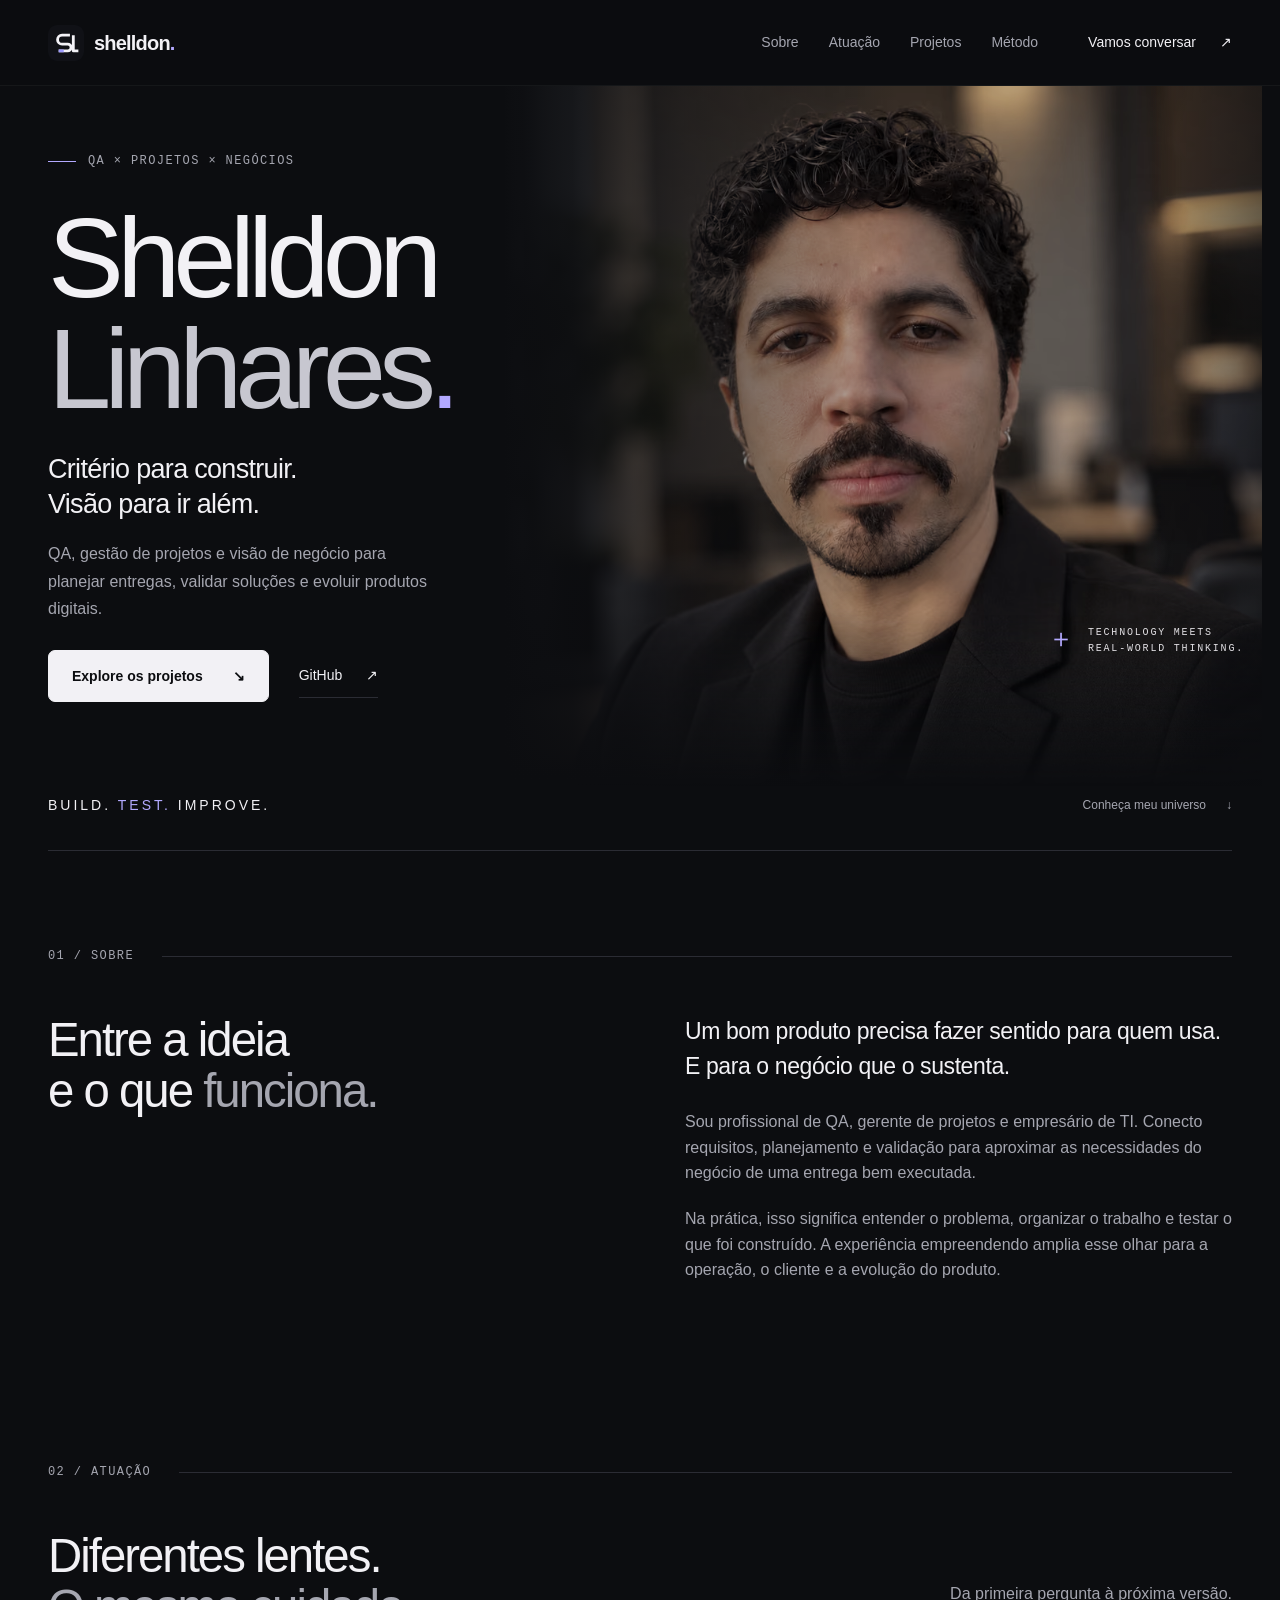
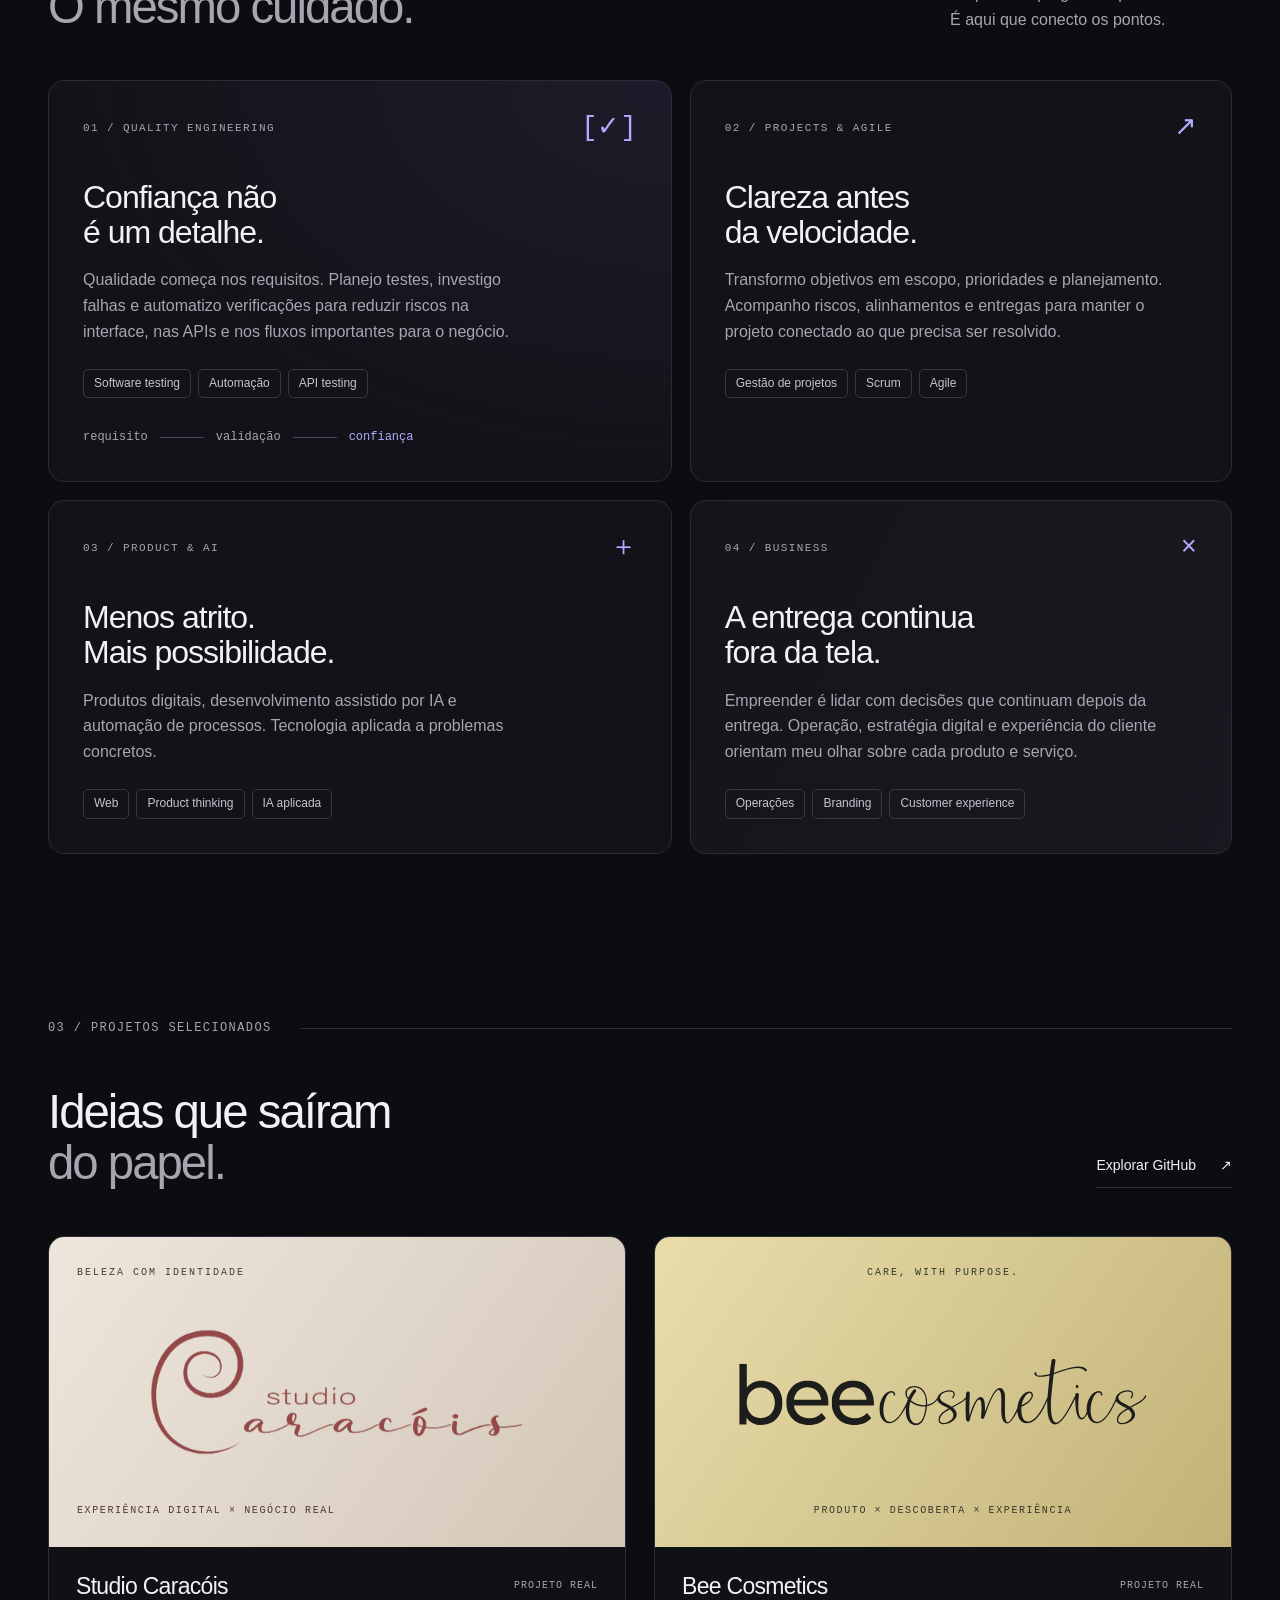
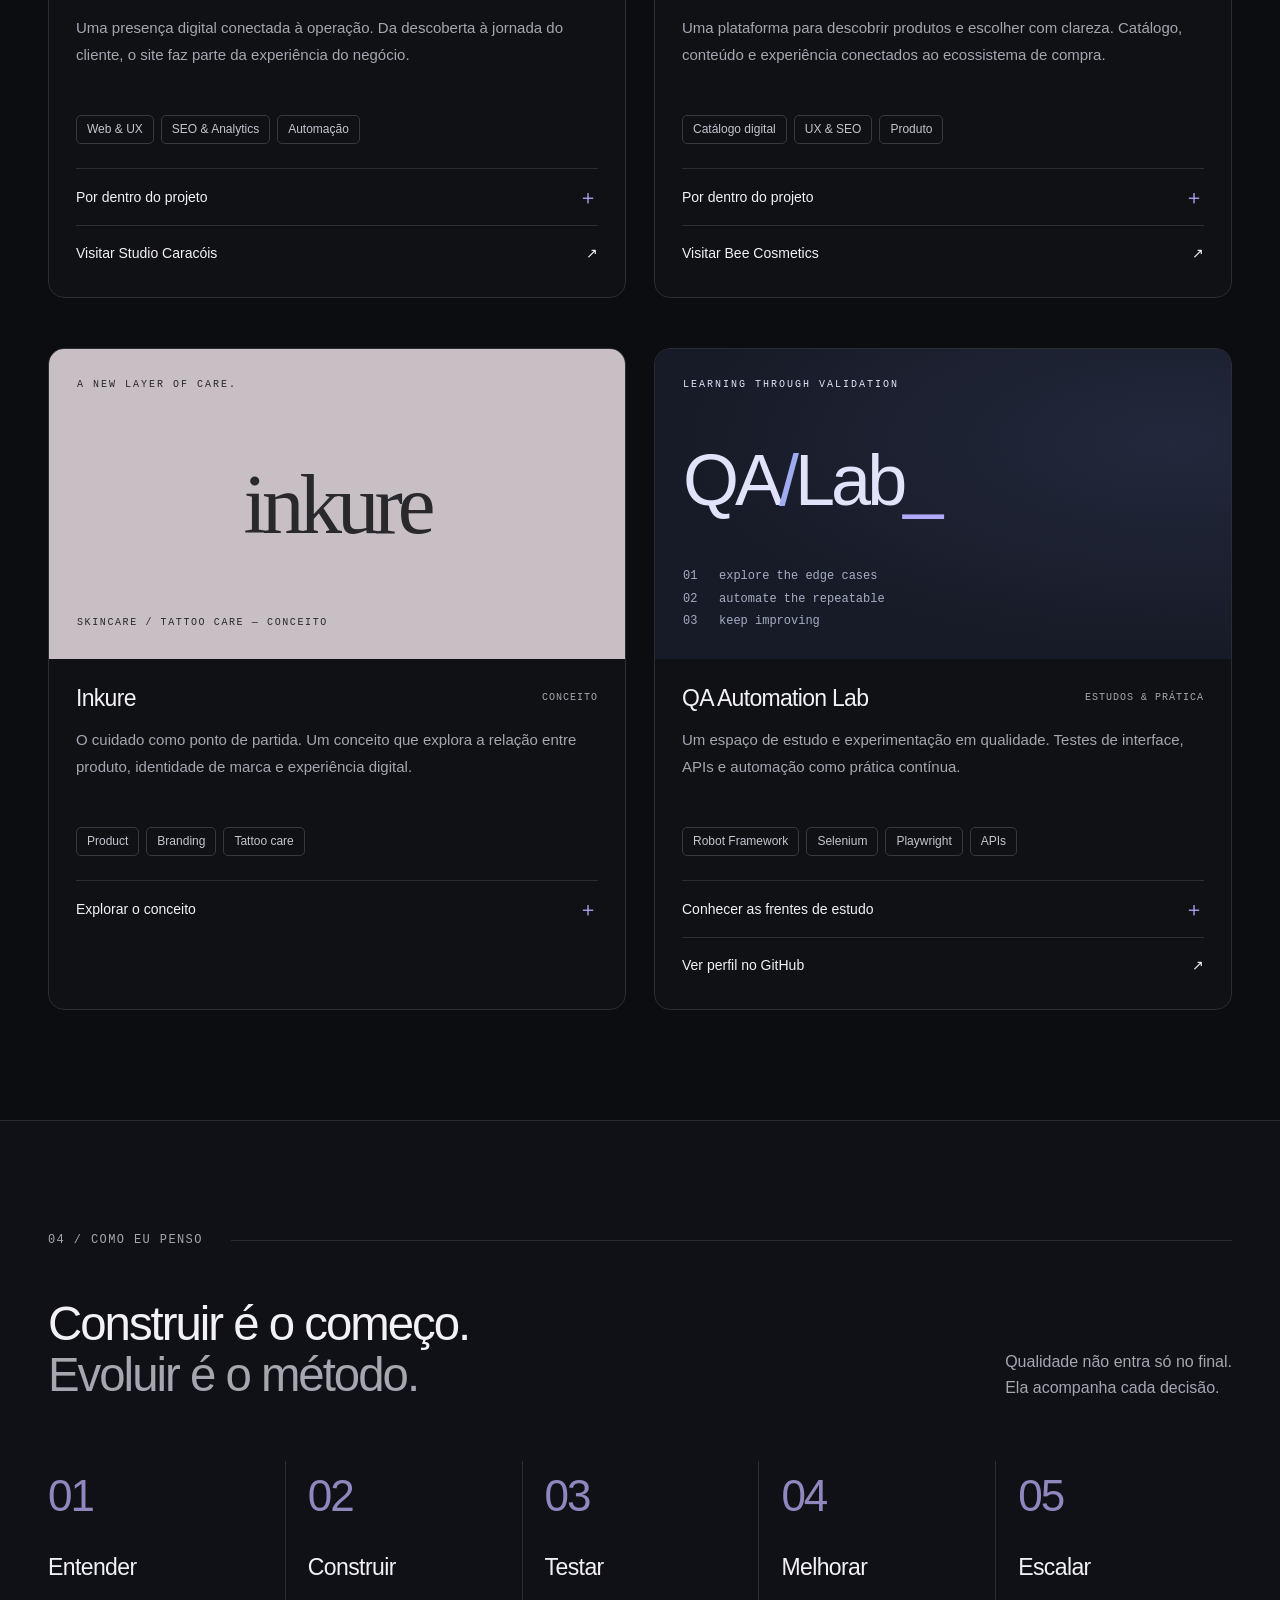
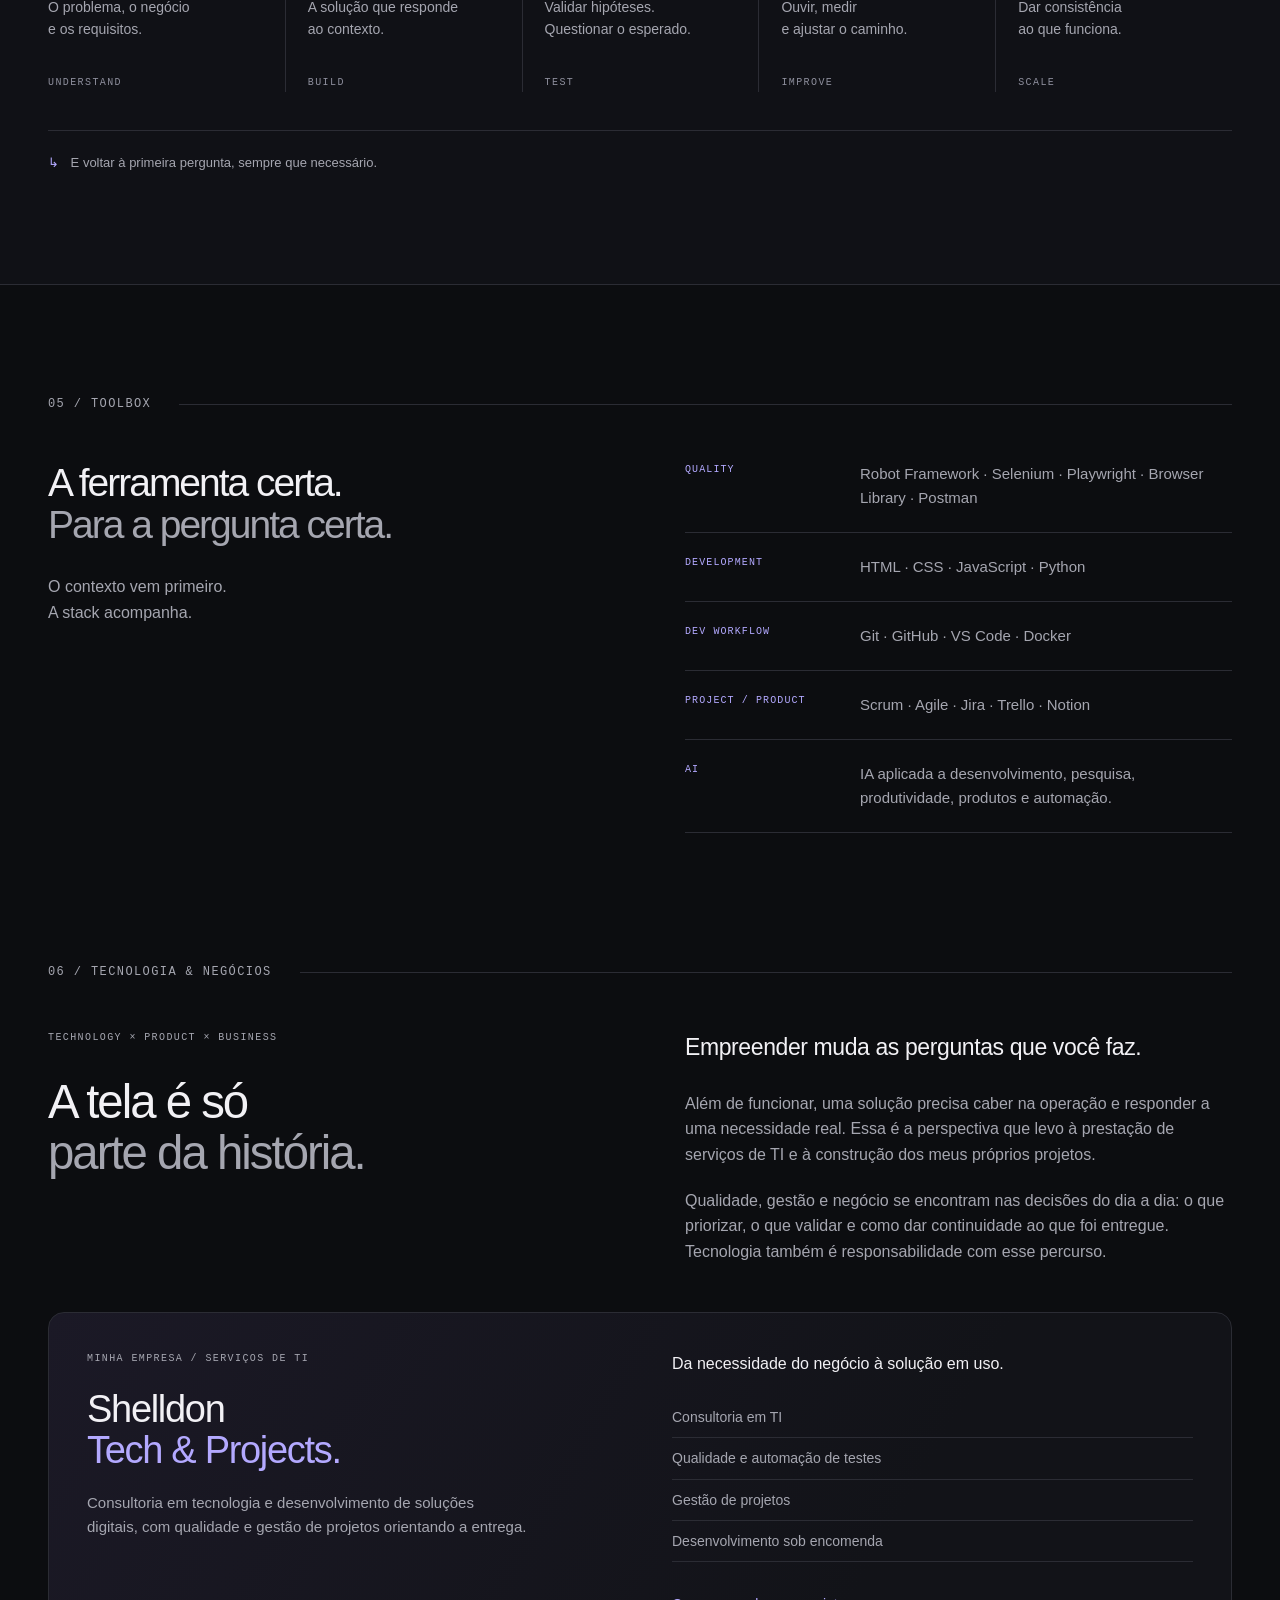
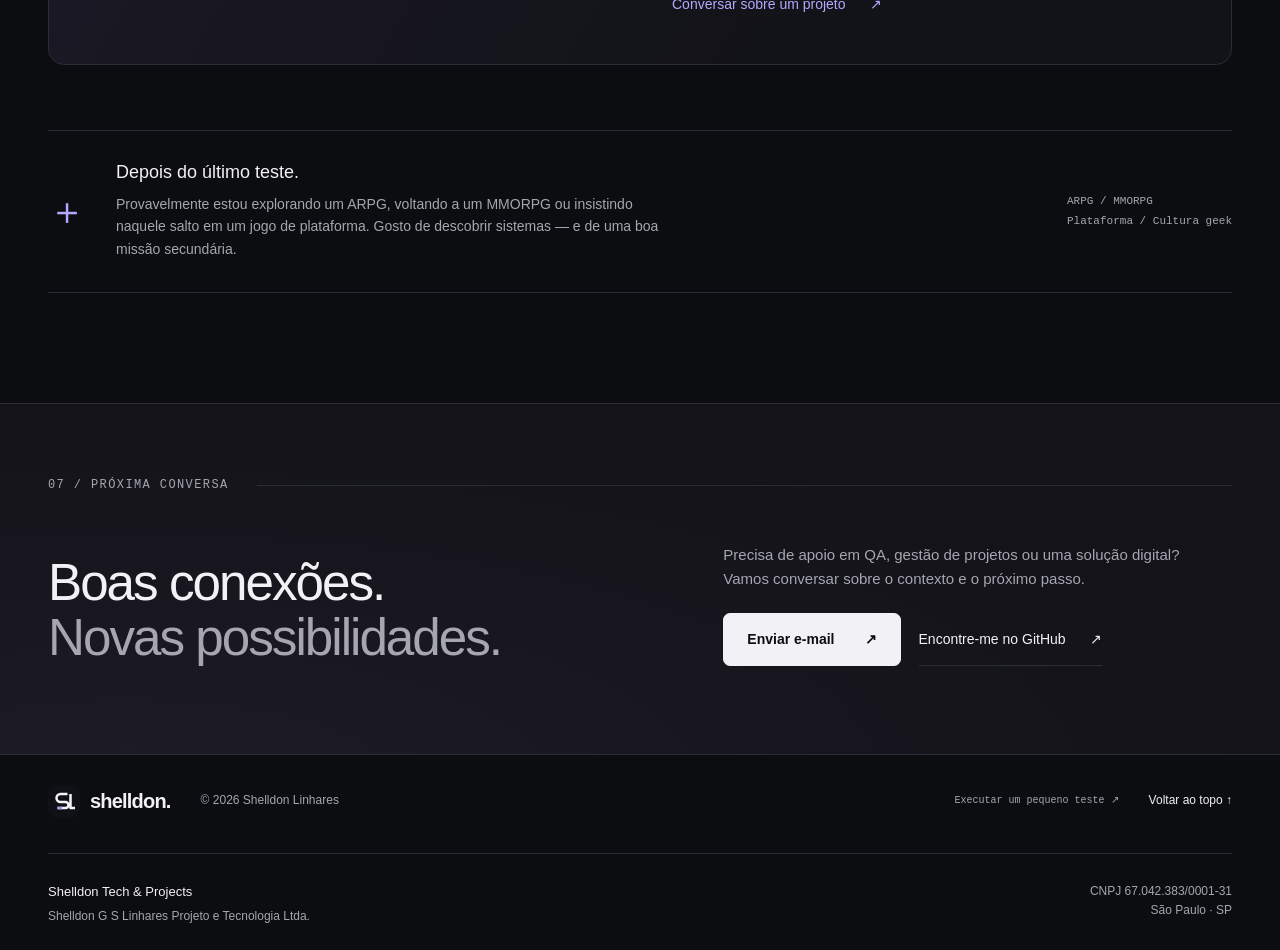
==== commit 4ea6070e: "Add files via upload" ====
--- a/index.html
+++ b/index.html
@@ -61,7 +61,7 @@
     <script>
       document.documentElement.classList.add("js");
     </script>
-    <link rel="stylesheet" href="/assets/css/styles.css" />
+    <link rel="stylesheet" href="/assets/css/styles.css?v=brand-logos-1" />
     <script src="/assets/js/config.js" defer></script>
     <script src="/assets/js/main.js" defer></script>
     <script type="application/ld+json">
@@ -357,10 +357,7 @@
             <div class="project-art caracois-art">
               <div class="project-cover">
                 <span class="mono">BELEZA COM IDENTIDADE</span
-                ><strong
-                  >Studio<br /><i>Caracóis</i
-                  ><span class="cover-dot">.</span></strong
-                ><span class="cover-bottom"
+                ><img class="project-logo caracois-logo" src="/assets/images/caracois.svg" alt="Studio Caracóis" width="180" height="60" loading="lazy" decoding="async" /><span class="cover-bottom"
                   >EXPERIÊNCIA DIGITAL × NEGÓCIO REAL</span
                 >
               </div>
@@ -408,10 +405,7 @@
             <div class="project-art bee-art">
               <div class="project-cover">
                 <span class="mono">CARE, WITH PURPOSE.</span
-                ><strong
-                  >bee<span class="bee-period">.</span
-                  ><small>COSMETICS</small></strong
-                ><span class="cover-bottom"
+                ><img class="project-logo bee-logo" src="/assets/images/beecosmetics.svg" alt="Bee Cosmetics" width="610" height="100" loading="lazy" decoding="async" /><span class="cover-bottom"
                   >PRODUTO × DESCOBERTA × EXPERIÊNCIA</span
                 >
               </div>
--- a/assets/css/styles.css
+++ b/assets/css/styles.css
@@ -1612,3 +1612,18 @@
     transform: none;
   }
 }
+
+/* Official project logos: retain source proportions and brand colors. */
+.project-cover .project-logo {
+  display: block;
+  align-self: center;
+  width: 100%;
+  height: auto;
+  object-fit: contain;
+}
+.project-cover .caracois-logo { width: 86%; max-width: 420px; }
+.project-cover .bee-logo { max-width: 490px; }
+.caracois-art {
+  color: #4e3936;
+  background: linear-gradient(125deg, #eee6dc, #d3c6b8);
+}
